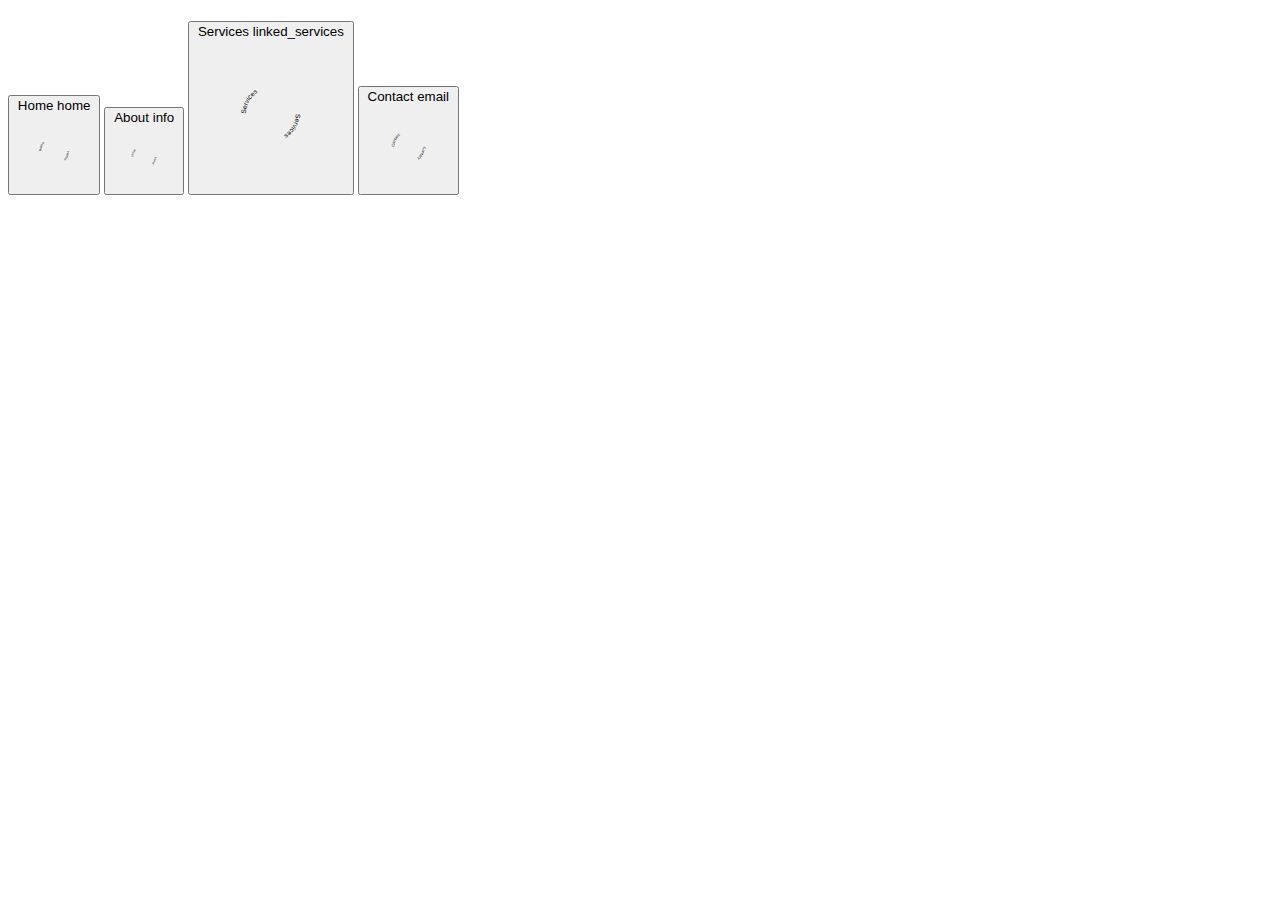
==== index.html @ 86b1f1af "initial navbar" ====
<!DOCTYPE html>
<html lang="en">
<head>
    <meta charset="UTF-8">
    <meta name="viewport" content="width=device-width, initial-scale=1.0">
    <title>Document</title>
    <link href="styles.css" rel="stylesheet">
</head>
<body>
    <header class="site-header">
        <h1 class="sr-only"></h1>

       


        <nav>
            <button type="button" title="Home">
              <span>Home</span>
              <span class="material-symbols-outlined" aria-hidden="true">home</span>
              <svg viewBox="0 0 300 300" aria-hidden="true">
                <g>
                  <text fill="currentColor">
                    <textPath xlink:href="#circlePath">Home</textPath>
                  </text>
                  <text fill="currentColor">
                    <textPath xlink:href="#circlePath" startOffset="50%">Home</textPath>
                  </text>
                </g>
              </svg>
            </button>
            <button type="button">
              <span>About</span>
              <span class="material-symbols-outlined" aria-hidden="true">info</span>
              <svg viewBox="0 0 300 300" aria-hidden="true">
                <g>
                  <text fill="currentColor">
                    <textPath xlink:href="#circlePath">About</textPath>
                  </text>
                  <text fill="currentColor">
                    <textPath xlink:href="#circlePath" startOffset="50%">About</textPath>
                  </text>
                </g>
              </svg>
            </button>
            <button type="button">
              <span>Services</span>
              <span class="material-symbols-outlined" aria-hidden="true">linked_services</span>
              <svg viewBox="0 0 300 300" aria-hidden="true">
                <g>
                  <text fill="currentColor">
                    <textPath xlink:href="#circlePath">Services</textPath>
                  </text>
                  <text fill="currentColor">
                    <textPath xlink:href="#circlePath" startOffset="50%">Services</textPath>
                  </text>
                </g>
              </svg>
            </button>
            <button type="button">
              <span>Contact</span>
              <span class="material-symbols-outlined" aria-hidden="true">email</span>
              <svg viewBox="0 0 300 300">
                <g>
                  <text fill="currentColor" aria-hidden="true">
                    <textPath xlink:href="#circlePath">Contact</textPath>
                  </text>
                  <text fill="currentColor">
                    <textPath xlink:href="#circlePath" startOffset="50%">Contact</textPath>
                  </text>
                </g>
              </svg>
            </button>
          </nav>
          
          <!-- SVG template with dynamic text -->
          <svg version="1.1" xmlns="http://www.w3.org/2000/svg" xmlns:xlink="http://www.w3.org/1999/xlink" viewBox="0 0 300 300" width="0" height="0">
            <defs>
              <path id="circlePath" d="M 150, 150 m -50, 0 a 50,50 0 0,1 100,0 a 50,50 0 0,1 -100,0" />
            </defs>
          </svg>
    </header>
</body>
</html>
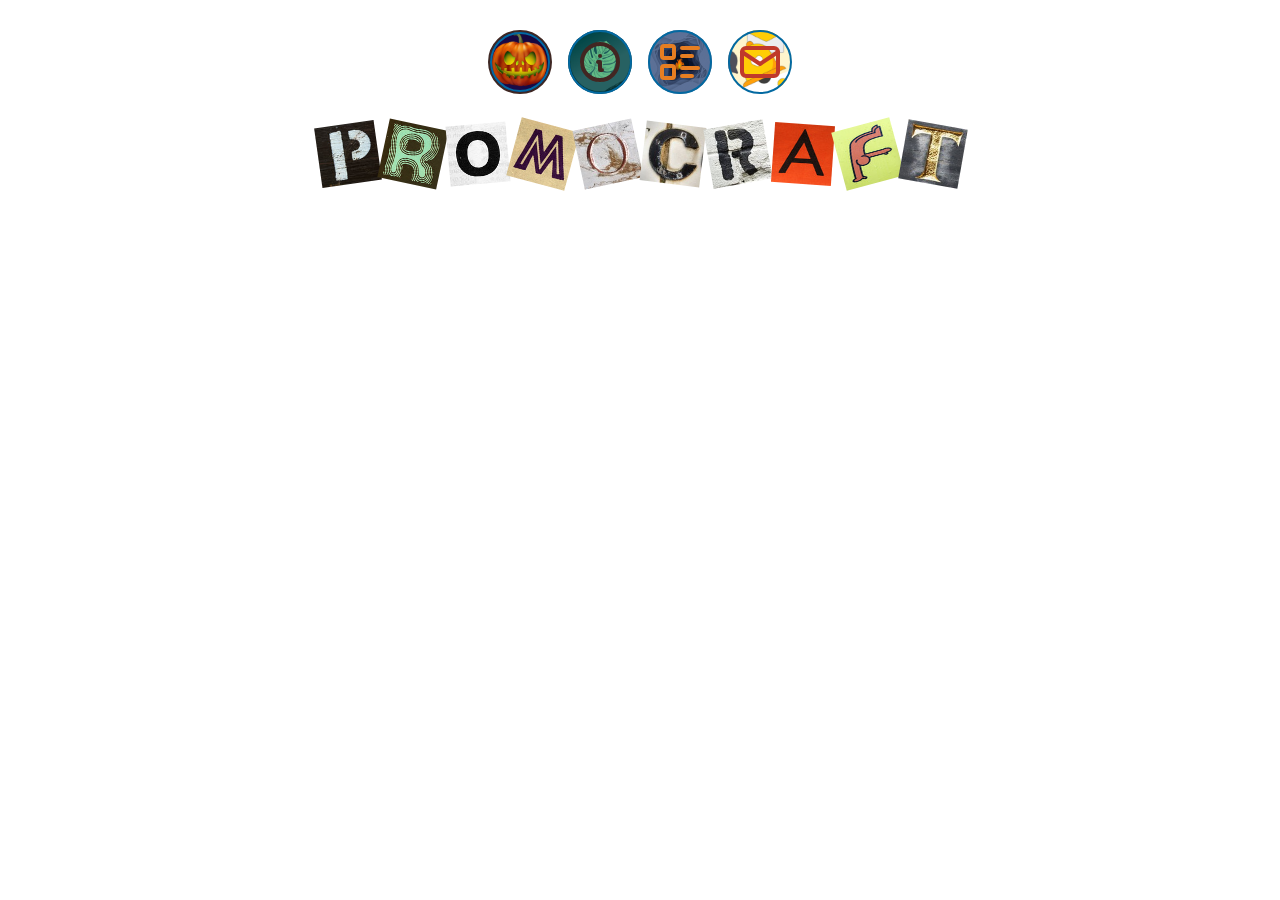
==== commit 779d4897: "updated navbar styles and icon customizations" ====
--- a/index.html
+++ b/index.html
@@ -1,83 +1,65 @@
 <!DOCTYPE html>
 <html lang="en">
 <head>
+
     <meta charset="UTF-8">
     <meta name="viewport" content="width=device-width, initial-scale=1.0">
-    <title>Document</title>
+    <title>PromoCraft</title>
     <link href="styles.css" rel="stylesheet">
 </head>
 <body>
-    <header class="site-header">
-        <h1 class="sr-only"></h1>
 
-       
+    <nav>
+        <button type="button" title="Home" class="home-btn">
+            <svg xmlns="http://www.w3.org/2000/svg" viewBox="0 0 24 24" fill="none" stroke="currentColor" stroke-width="2" stroke-linecap="round" stroke-linejoin="round">
+                <path stroke="none" d="M0 0h24v24H0z" fill="none" />
+                <path d="M5 12l-2 0l9 -9l9 9l-2 0" />
+                <path d="M5 12v7a2 2 0 0 0 2 2h10a2 2 0 0 0 2 -2v-7" />
+                <path d="M9 21v-6a2 2 0 0 1 2 -2h2a2 2 0 0 1 2 2v6" />
+            </svg>
+        </button>
+        <button type="button" title="About Us" class="about-btn">
+            <svg xmlns="http://www.w3.org/2000/svg" viewBox="0 0 24 24" fill="none" stroke="currentColor" stroke-width="2" stroke-linecap="round" stroke-linejoin="round">
+                <path stroke="none" d="M0 0h24v24H0z" fill="none" />
+                <path d="M3 12a9 9 0 1 0 18 0a9 9 0 0 0 -18 0" />
+                <path d="M12 9h.01" />
+                <path d="M11 12h1v4h1" />
+            </svg>
+        </button>
+        <button type="button" title="Services" class="services-btn">
+            <svg xmlns="http://www.w3.org/2000/svg" viewBox="0 0 24 24" fill="none" stroke="currentColor" stroke-width="2" stroke-linecap="round" stroke-linejoin="round">
+                <path stroke="none" d="M0 0h24v24H0z" fill="none" />
+                <path d="M13 5h8" />
+                <path d="M13 9h5" />
+                <path d="M13 15h8" />
+                <path d="M13 19h5" />
+                <path d="M3 4m0 1a1 1 0 0 1 1 -1h4a1 1 0 0 1 1 1v4a1 1 0 0 1 -1 1h-4a1 1 0 0 1 -1 -1z" />
+                <path d="M3 14m0 1a1 1 0 0 1 1 -1h4a1 1 0 0 1 1 1v4a1 1 0 0 1 -1 1h-4a1 1 0 0 1 -1 -1z" />
+            </svg>
+        </button>
+        <button type="button" title="Contact Us" class="contact-btn">
+            <svg xmlns="http://www.w3.org/2000/svg" viewBox="0 0 24 24" fill="none" stroke="currentColor" stroke-width="2" stroke-linecap="round" stroke-linejoin="round">
+                <path stroke="none" d="M0 0h24v24H0z" fill="none" />
+                <path d="M3 7a2 2 0 0 1 2 -2h14a2 2 0 0 1 2 2v10a2 2 0 0 1 -2 2h-14a2 2 0 0 1 -2 -2v-10z" />
+                <path d="M3 7l9 6l9 -6" />
+            </svg>
+        </button>
+    </nav> 
+
+    <div class="logo-container">
+        <img src="P.jpg" alt="Letter P" style="width: 60px; height: 60px; transform: rotate(-8deg);">
+        <img src="R(2).jpg" alt="Letter R" style="width: 60px; height: 60px; transform: rotate(12deg);">
+        <img src="O(2).jpg" alt="Letter O" style="width: 60px; height: 60px; transform: rotate(-5deg);">
+        <img src="M.jpg" alt="Letter M" style="width: 60px; height: 60px; transform: rotate(15deg);">
+        <img src="O(1).jpg" alt="Letter O" style="width: 60px; height: 60px; transform: rotate(-12deg);">
+        <img src="C.jpg" alt="Letter C" style="width: 60px; height: 60px; transform: rotate(7deg);">
+        <img src="R.jpg" alt="Letter R" style="width: 60px; height: 60px; transform: rotate(-10deg);">
+        <img src="A.jpg" alt="Letter A" style="width: 60px; height: 60px; transform: rotate(4deg);">
+        <img src="F.jpg" alt="Letter F" style="width: 60px; height: 60px; transform: rotate(-15deg);">
+        <img src="T.jpg" alt="Letter T" style="width: 60px; height: 60px; transform: rotate(10deg);">
+    </div>
 
 
-        <nav>
-            <button type="button" title="Home">
-              <span>Home</span>
-              <span class="material-symbols-outlined" aria-hidden="true">home</span>
-              <svg viewBox="0 0 300 300" aria-hidden="true">
-                <g>
-                  <text fill="currentColor">
-                    <textPath xlink:href="#circlePath">Home</textPath>
-                  </text>
-                  <text fill="currentColor">
-                    <textPath xlink:href="#circlePath" startOffset="50%">Home</textPath>
-                  </text>
-                </g>
-              </svg>
-            </button>
-            <button type="button">
-              <span>About</span>
-              <span class="material-symbols-outlined" aria-hidden="true">info</span>
-              <svg viewBox="0 0 300 300" aria-hidden="true">
-                <g>
-                  <text fill="currentColor">
-                    <textPath xlink:href="#circlePath">About</textPath>
-                  </text>
-                  <text fill="currentColor">
-                    <textPath xlink:href="#circlePath" startOffset="50%">About</textPath>
-                  </text>
-                </g>
-              </svg>
-            </button>
-            <button type="button">
-              <span>Services</span>
-              <span class="material-symbols-outlined" aria-hidden="true">linked_services</span>
-              <svg viewBox="0 0 300 300" aria-hidden="true">
-                <g>
-                  <text fill="currentColor">
-                    <textPath xlink:href="#circlePath">Services</textPath>
-                  </text>
-                  <text fill="currentColor">
-                    <textPath xlink:href="#circlePath" startOffset="50%">Services</textPath>
-                  </text>
-                </g>
-              </svg>
-            </button>
-            <button type="button">
-              <span>Contact</span>
-              <span class="material-symbols-outlined" aria-hidden="true">email</span>
-              <svg viewBox="0 0 300 300">
-                <g>
-                  <text fill="currentColor" aria-hidden="true">
-                    <textPath xlink:href="#circlePath">Contact</textPath>
-                  </text>
-                  <text fill="currentColor">
-                    <textPath xlink:href="#circlePath" startOffset="50%">Contact</textPath>
-                  </text>
-                </g>
-              </svg>
-            </button>
-          </nav>
-          
-          <!-- SVG template with dynamic text -->
-          <svg version="1.1" xmlns="http://www.w3.org/2000/svg" xmlns:xlink="http://www.w3.org/1999/xlink" viewBox="0 0 300 300" width="0" height="0">
-            <defs>
-              <path id="circlePath" d="M 150, 150 m -50, 0 a 50,50 0 0,1 100,0 a 50,50 0 0,1 -100,0" />
-            </defs>
-          </svg>
-    </header>
+    
 </body>
-</html>
+</html>--- a/styles.css
+++ b/styles.css
@@ -0,0 +1,169 @@
+
+.logo-container {
+    display: flex;
+    justify-content: center;
+    align-items: center;
+    gap: 5px;
+    flex-wrap: wrap;
+    padding: 20px;
+}
+
+*, ::before, ::after {
+    margin: 0;
+    padding: 0;
+    box-sizing: border-box;
+}
+
+button,
+[type="button"],
+[type="reset"],
+[type="submit"] {
+    appearance: none;
+    background-color: transparent;
+    border: none;
+    padding: 0;
+    margin: 0;
+    text-align: inherit;
+    font: inherit;
+    color: inherit;
+    line-height: inherit;
+    cursor: pointer;
+}
+
+nav {
+    display: flex;
+    gap: 1rem;
+    align-items: center;
+    justify-content: center; 
+    padding: 10px;
+    background-color: transparent;
+    flex-wrap: wrap;
+    margin-top: 20px; 
+}
+
+nav > button {
+    position: relative;
+    cursor: pointer;
+    aspect-ratio: 1 / 1;
+    display: grid;
+    place-content: center;
+    width: 4rem;
+    height: 4rem;
+    padding: 0.25rem;
+    border-radius: 9999px;
+    border: 2px solid rgb(3, 105, 161);
+    background-repeat: no-repeat;
+    transition: background-size 0.3s ease; /* Smooth transition */
+}
+
+nav > button::before {
+    content: '';
+    position: absolute;
+    inset: 0;
+    border: 2px solid rgb(3, 105, 161);
+    border-radius: 9999px;
+    transition: all 0.3s;
+    z-index: 10;
+}
+
+nav > button:hover::before {
+    inset: 35% -0.5rem 35% -0.5rem;
+    background-color: rgb(202, 229, 244);
+}
+
+nav > button::after {
+    content: attr(title);
+    position: absolute;
+    inset: 0;
+    transition: opacity 0.3s 150ms, translate 0.3s 150ms;
+    z-index: 10;
+    display: grid;
+    place-content: center;
+    text-wrap: nowrap; 
+    font-size: 0.9rem;
+    opacity: 0;
+    translate: 0 10px;
+    color: inherit;
+
+
+
+
+
+}
+
+nav > button:hover::after {
+    opacity: 1;
+    translate: 0;
+    font-size: 1.1rem;
+    color: rgb(253, 77, 38);
+
+
+
+    
+}
+
+nav > .home-btn > svg {
+    width: 3rem;
+    border-radius: 1px;
+    color: transparent; /* Change to the desired color for the home icon */
+}
+
+nav > .about-btn > svg {
+    width: 3rem;
+    color: #422622; /* Change to the desired color for the about icon */
+}
+
+nav > .services-btn > svg {
+    width: 3rem;
+    color: #e67e22; /* Change to the desired color for the services icon */
+}
+
+nav > .contact-btn > svg {
+    width: 3rem;
+    color: #c0392b; /* Change to the desired color for the contact icon */
+}
+
+nav > .home-btn {
+    background-image: url('pumkin.png');
+    background-position: center;
+    background-size: cover;
+    border: 2px solid #3E2723;
+}
+
+nav > .about-btn {
+    background-image: url('leaf.png');
+    background-position: center;
+    background-size: cover;
+}
+
+nav > .services-btn {
+    background-image: url('fire.png');
+    background-position: center;
+    background-size: cover;
+}
+
+nav > .contact-btn {
+    background-image: url('bell.png');
+    background-position: center;
+    background-size: cover;
+}
+
+nav > button:hover {
+    background-size: 110%;
+}
+
+nav > .home-btn:hover {
+    background-color: #2980b9;
+}
+
+nav > .about-btn:hover {
+    background-color: #27ae60;
+}
+
+nav > .services-btn:hover {
+    background-color: #e67e22;
+}
+
+nav > .contact-btn:hover {
+    background-color: #c0392b;
+}
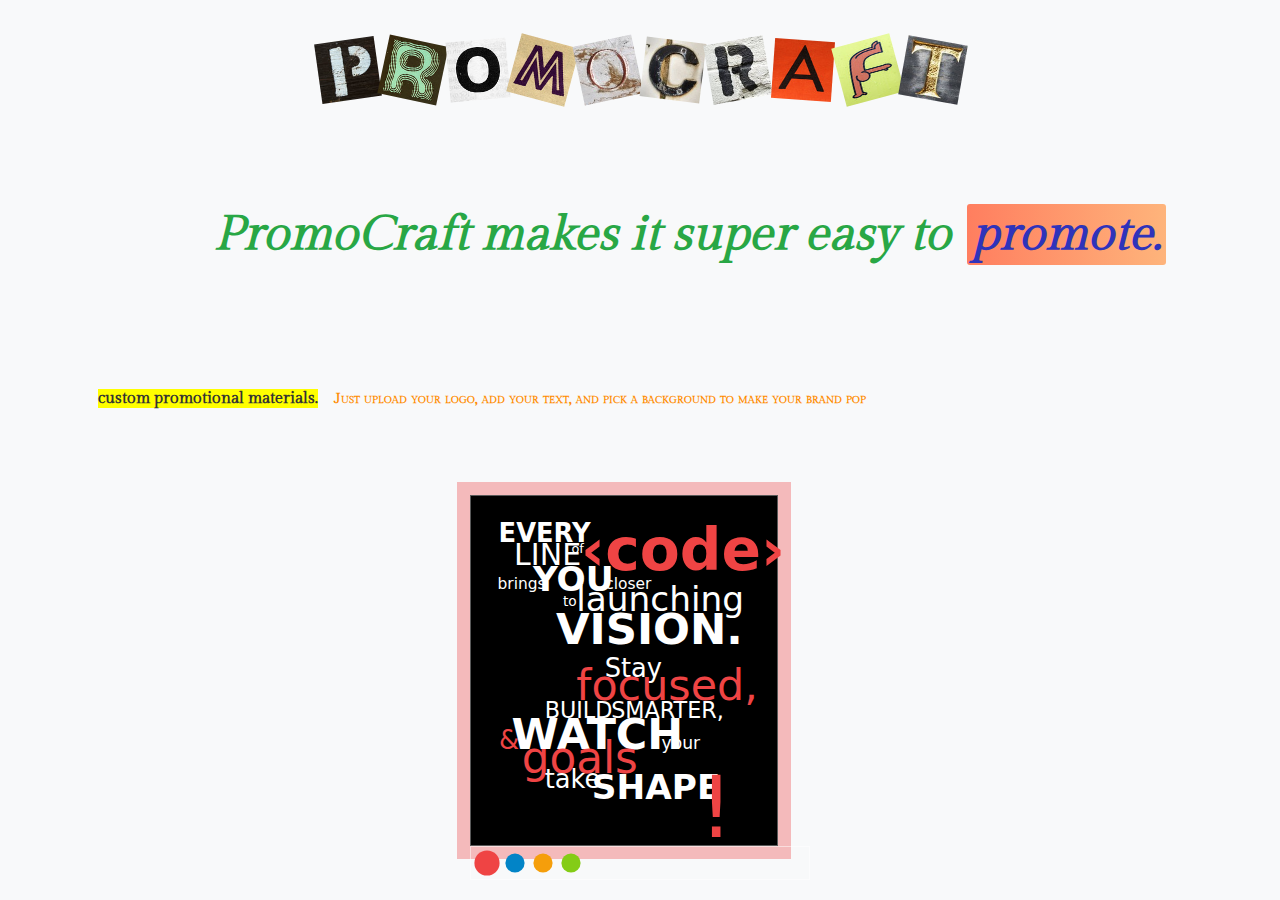
==== commit b72db281: "this commit adds a responsive animation. remove the unnecessary styles and adjust the font size." ====
--- a/index.html
+++ b/index.html
@@ -6,10 +6,170 @@
     <meta name="viewport" content="width=device-width, initial-scale=1.0">
     <title>PromoCraft</title>
     <link href="styles.css" rel="stylesheet">
+    <link href="https://fonts.googleapis.com/css2?family=Gilda+Display:wght@400&display=swap" rel="stylesheet">
+    
+    <style>
+        /* General Body Styles */
+body {
+    
+    background-color: #f8f9fa;
+}
+
+/* Main Heading Styles */
+.main-heading {
+    
+    
+    margin-top: 20px;
+    margin-bottom: 20px;
+
+  
+        font-family: 'Gilda Display', serif;
+        font-size: 96px;
+        font-weight: 400;
+        line-height: 1.1;
+       
+    }
+
+    .promo-indent {
+        display: inline-block;
+        padding-left: 100px; /* Adds indentation to the start of the line */
+    }
+    
+    .first-word {
+        color: #E8927C;  /* Coral/salmon color */
+    }
+
+
+/* For Italic and Bold Text */
+.italic-text {
+    font-style: italic;
+   font-size: 4rem;
+    color: #28a745; /* Green color */
+
+    font-style: italic;
+            font-family: 'Gilda Display', serif;
+}
+
+/* For Uppercase Text */
+.uppercase-text {
+    font-style: italic; 
+    color: #2f33ba; /* Coral color */
+    font-size: 4rem; /* Slightly smaller */
+    font-family: 'Gilda Display', serif;
+}
+
+/* For Highlighted Text */
+.highlight-text {
+    background-color: yellow;
+    color: #333;
+    font-size: 1.1rem; /* Slightly smaller */
+}
+
+/* For Small Caps Text */
+.small-caps-text {
+    font-variant: small-caps;
+    color: #ff8c00; /* Orange color */
+    font-size: 1rem; /* Small size */
+}
+
+/* Styling Paragraph */
+p {
+    margin-top: 20px;
+    font-size: 1.1rem;
+    color: #555;
+    line-height: 1.6;
+}
+
+
+/*Responsive. Modify delete later. */
+
+
+/* Responsive Container */
+.container {
+    width: 90%; /* Use percentage for flexible width */
+    max-width: 1200px; /* Set a maximum width for larger screens */
+    margin: 0 auto; /* Center the container */
+    padding: 20px; /* Add padding for spacing */
+    box-sizing: border-box; /* Include padding in the width calculation */
+}
+
+/* Responsive Main Heading */
+.main-heading {
+    font-size: 4rem; /* Default font size */
+    line-height: 1.2; /* Adjust line height for better readability */
+}
+
+/* Responsive Italic Text */
+.italic-text {
+    font-size: 3rem; /* Default font size */
+}
+
+/* Responsive Uppercase Text */
+.uppercase-text {
+    font-size: 3rem; /* Default font size */
+}
+
+/* Responsive Highlighted Text */
+.highlight-text {
+    font-size: 1rem; /* Default font size */
+}
+
+/* Responsive Small Caps Text */
+.small-caps-text {
+    font-size: 0.9rem; /* Default font size */
+}
+
+/* Media Queries for Smaller Screens */
+@media (max-width: 768px) {
+    .main-heading {
+        font-size: 3rem; /* Smaller font size for tablets */
+    }
+
+    .italic-text,
+    .uppercase-text {
+        font-size: 2rem; /* Smaller font size for tablets */
+    }
+
+    .highlight-text {
+        font-size: 0.9rem; /* Smaller font size for tablets */
+    }
+
+    .small-caps-text {
+        font-size: 0.8rem; /* Smaller font size for tablets */
+    }
+}
+
+@media (max-width: 480px) {
+    .main-heading {
+        font-size: 2rem; /* Smaller font size for mobile */
+    }
+
+    .italic-text,
+    .uppercase-text {
+        font-size: 1.5rem; /* Smaller font size for mobile */
+    }
+
+    .highlight-text {
+        font-size: 0.8rem; /* Smaller font size for mobile */
+    }
+
+    .small-caps-text {
+        font-size: 0.7rem; /* Smaller font size for mobile */
+    }
+
+    .promo-indent {
+        padding-left: 20px; /* Reduce indentation for mobile */
+    }
+}
+
+/*Responsive. Modify delete later. */
+
+
+    </style>
 </head>
 <body>
 
-    <nav>
+    <!-- <nav>
         <button type="button" title="Home" class="home-btn">
             <svg xmlns="http://www.w3.org/2000/svg" viewBox="0 0 24 24" fill="none" stroke="currentColor" stroke-width="2" stroke-linecap="round" stroke-linejoin="round">
                 <path stroke="none" d="M0 0h24v24H0z" fill="none" />
@@ -44,7 +204,7 @@
                 <path d="M3 7l9 6l9 -6" />
             </svg>
         </button>
-    </nav> 
+    </nav>  -->
 
     <div class="logo-container">
         <img src="P.jpg" alt="Letter P" style="width: 60px; height: 60px; transform: rotate(-8deg);">
@@ -61,5 +221,66 @@
 
 
     
+
+    
+
+    <div class="container">
+        <h1 class="main-heading">
+            <!-- <span class="first-word">Welcome to PromoCraft</span>
+            <br> -->
+            <div class="animated-text">
+            <span class="italic-text promo-indent"><b>PromoCraft<b> makes it super easy to </span>
+            
+        
+            
+                <span class="changing-text uppercase-text highlight-bg-text" id="changingText">promote.</span> 
+            </div>
+                <br/>
+            <span class="highlight-text">custom promotional materials.</span>
+            <span class="small-caps-text">Just upload your logo, add your text, and pick a background to make your brand pop </span>
+        </h1>
+        
+    </div>
+
+
+   
+    <div class="wall-of-text">
+        <svg viewBox="0 0 500 572" xmlns="http://www.w3.org/2000/svg" preserveAspectRatio="xMidYMid meet">
+            <text id="word-1">Every</text>
+            <text id="word-2">line</text>
+            <text id="word-3">of</text>
+            <text id="word-4">‹code›</text>
+            <text id="word-5">brings</text>
+            <text id="word-6">you</text>
+            <text id="word-7">closer</text>
+            <text id="word-8">to</text>
+            <text id="word-9">launching</text>
+            <text id="word-10"></text>
+            <text id="word-11">vision.</text>
+            <text id="word-12">Stay</text>
+            <text id="word-13">focused,</text>
+            <text id="word-14">build</text>
+            <text id="word-15">smarter,</text>
+            <text id="word-16">&</text>
+            <text id="word-17">watch</text>
+            <text id="word-18">your</text>
+            <text id="word-19">goals</text>
+            <text id="word-20">take</text>
+            <text id="word-21">shape</text>
+            <text id="word-22">!</text>
+        </svg>
+    </div>
+    <div class="controls">
+        <input type="radio" name="scheme" checked>
+        <input type="radio" name="scheme">
+        <input type="radio" name="scheme">
+        <input type="radio" name="scheme">
+    </div>
+
+    
+
+
+    
+    <script src="script.js"></script>
 </body>
 </html>--- a/styles.css
+++ b/styles.css
@@ -167,3 +167,144 @@
 nav > .contact-btn:hover {
     background-color: #c0392b;
 }
+
+
+
+
+
+
+
+
+* {
+    box-sizing: border-box;
+}
+:root {
+    --clr-txt: white;
+    --clr-radio-1: rgb(239, 68, 68);
+    --clr-radio-2: rgb(2, 132, 199);
+    --clr-radio-3: rgb(245, 158, 11);
+    --clr-radio-4: rgb(132, 204, 22);
+    --clr-cta: var(--clr-radio-1);
+}
+body {
+    background-color: black;
+    min-height: 100vh;
+    min-height: 100svh;
+    margin: 0;
+    padding: 1rem;
+    display: flex;
+    align-items: center;
+    justify-content: center;
+    flex-direction: column;
+    gap: 2rem;
+    font-size: 1rem;
+    font-family: system-ui;
+    color: var(--clr-txt);
+}
+body:has(input[type=radio]:nth-child(1):checked),
+.controls > input:nth-child(1) {
+    --clr-cta: var(--clr-radio-1);
+}
+body:has(input[type=radio]:nth-child(2):checked),
+.controls > input:nth-child(2) {
+    --clr-cta: var(--clr-radio-2);
+}
+body:has(input[type=radio]:nth-child(3):checked),
+.controls > input:nth-child(3) {
+    --clr-cta: var(--clr-radio-3);
+}
+body:has(input[type=radio]:nth-child(4):checked),
+.controls > input:nth-child(4) {
+    --clr-cta: var(--clr-radio-4);
+}
+.controls {
+    border: 1px solid rgba(255, 255, 255, 0.5);
+    padding: 0.25rem;
+    display: flex;
+    gap: 0.25rem;
+}
+.controls > input {
+    --_size: 1.5rem;
+    margin: 0;
+    padding: 0;
+    appearance: none;
+    border: none;
+    outline: none;
+    border-radius: 50%;
+    width: var(--_size);
+    height: var(--_size);
+    background-color: var(--clr-cta);
+    scale: 0.8;
+    transition: scale 300ms ease-in-out;
+    cursor: pointer;
+}
+.controls > input:focus-visible,
+.controls > input:hover {
+    scale: 1;
+}
+.controls > input:checked {
+    scale: 1.05;
+}
+.wall-of-text {
+    position: relative;
+    border: 1px solid rgba(255, 255, 255, 0.35);
+    width: min(calc(100% - 2rem), 600px);
+    padding: clamp(0.75rem, 1.5vw, 2rem);
+    background-color: black;
+}
+.wall-of-text::before {
+    content: '';
+    position: absolute;
+    inset: -14px;
+    background-color: var(--clr-cta);
+    z-index: -1;
+    opacity: 0.35;
+    transition: background-color 300ms ease-in-out;
+}
+svg {
+    width: 100%;
+    height: auto;
+    overflow: visible;
+}
+svg > text {
+    fill: var(--c, var(--clr-txt));
+    transform: translate(var(--x, -50%), var(--y, -50%));
+    font-size: var(--f-s, 2rem);
+    font-weight: var(--f-w, 400);
+    text-transform: var(--t);
+    transition: fill 300ms ease-in-out;
+}
+#word-1 { --x: 16px; --y: 50px; --f-w: 600; --f-s: 3rem; --t: uppercase; }
+#word-2 { --x: 45px; --y: 93px; --f-s: 3.5rem; --f-w: 300; --t: uppercase; }
+#word-3 { --x: 152px; --y: 70px; --f-s: 1.5rem; --f-w: 300; }
+#word-4 { --x: 170px; --y: 102px; --f-s: 6.8rem; --f-w: 600; --c: var(--clr-cta); }
+#word-5 { --x: 14px; --y: 138px; --f-s: 1.8rem; --f-w: 300; }
+#word-6 { --x: 80px; --y: 142px; --f-s: 4rem; --f-w: 600; --t: uppercase; }
+#word-7 { --x: 215px; --y: 138px; --f-s: 1.8rem; --f-w: 300; }
+#word-8 { --x: 136px; --y: 170px; --f-s: 1.6rem; --f-w: 300; }
+#word-9 { --x: 161px; --y: 180px; --f-s: 4rem; --f-w: 300; }
+#word-10 { --x: 107px; --y: 194px; --f-s: 1.8rem; --f-w: 300; --c: var(--clr-cta); transform: rotate(70deg) translate(var(--x), var(--y)); }
+#word-11 { --x: 123px; --y: 240px; --f-s: 5.065rem; --f-w: 600; --t: uppercase; }
+#word-12 { --x: 214px; --y: 302px; --f-s: 3rem; --f-w: 300; }
+#word-13 { --x: 161px; --y: 346px; --f-s: 5rem; --c: var(--clr-cta); }
+#word-14 { --x: 102px; --y: 378px; --f-s: 2.6rem; --f-w: 300; --t: uppercase; }
+#word-15 { --x: 226px; --y: 378px; --f-s: 2.6rem; --f-w: 300; --t: uppercase; }
+#word-16 { --x: 17px; --y: 437px; --f-s: 3rem; --c: var(--clr-cta); }
+#word-17 { --x: 40px; --y: 437px; --f-s: 5rem; --f-w: 600; --t: uppercase; }
+#word-18 { --x: 320px; --y: 437px; --f-s: 2rem; }
+#word-19 { --x: 59px; --y: 482px; --f-s: 5.1rem; --f-w: 400; --c: var(--clr-cta); }
+#word-20 { --x: 102px; --y: 510px; --f-s: 3rem; --f-w: 300; }
+#word-21 { --x: 190px; --y: 530px; --f-s: 4rem; --f-w: 600; --t: uppercase; }
+#word-22 { --x: 390px; --y: 601px; --f-s: 10rem; --c: var(--clr-cta); }
+
+
+.highlight-bg-text {
+    background: linear-gradient(90deg, #ff7e5f, #feb47b); /* Gradient background */
+    color: white; /* Change text color for better contrast */
+    padding: 2px 5px;
+    border-radius: 3px;
+}
+
+.animated-text {
+    text-align: center;
+}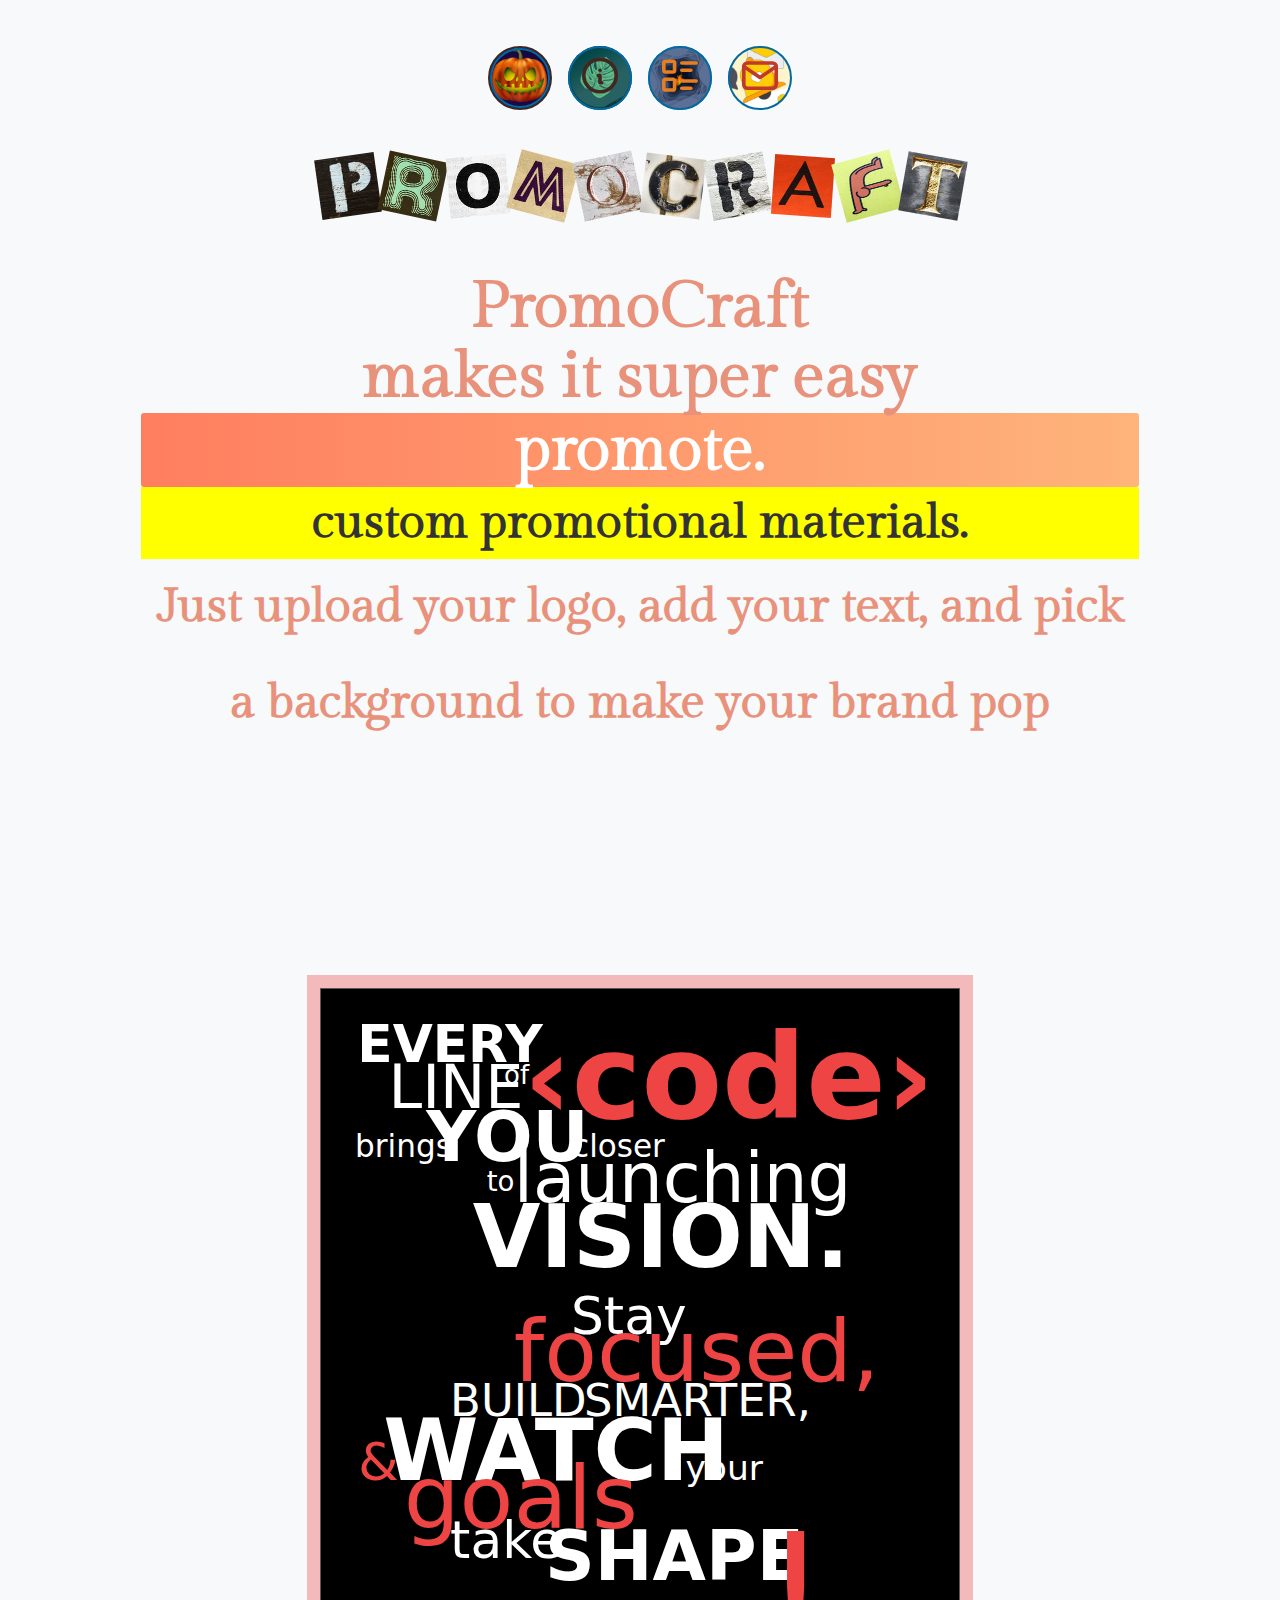
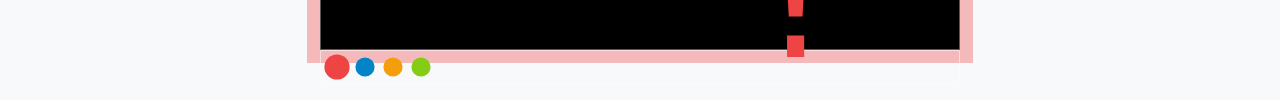
==== commit 0b2d7e02: "updating animation text in the site" ====
--- a/index.html
+++ b/index.html
@@ -30,146 +30,69 @@
        
     }
 
-    .promo-indent {
-        display: inline-block;
-        padding-left: 100px; /* Adds indentation to the start of the line */
-    }
+    
     
     .first-word {
-        color: #E8927C;  /* Coral/salmon color */
-    }
-
-
-/* For Italic and Bold Text */
-.italic-text {
-    font-style: italic;
-   font-size: 4rem;
-    color: #28a745; /* Green color */
-
-    font-style: italic;
-            font-family: 'Gilda Display', serif;
-}
-
-/* For Uppercase Text */
-.uppercase-text {
-    font-style: italic; 
-    color: #2f33ba; /* Coral color */
-    font-size: 4rem; /* Slightly smaller */
-    font-family: 'Gilda Display', serif;
+        color: #E8927C;
+        font-size: 4rem;  /* Coral/salmon color */
+        text-align: center;
+       display: block;
+    }
+
+    .first1-word {
+        line-height: 2;
+        color: #E8927C;
+        font-size: 3rem;  /* Coral/salmon color */
+        text-align: center;
+       display: block;
+    }
+
+    .highlight-bg-text {
+        background: linear-gradient(90deg, #ff7e5f, #feb47b); /* Gradient background */
+        color: white; /* Change text color for better contrast */
+        padding: 2px 5px;
+        border-radius: 3px;
+        text-align: center;
+        
+    }
+    
+    .animated-text {
+        text-align: center;
+    }
+
+
+.highlight-bg-text {
+    background: linear-gradient(90deg, #ff7e5f, #feb47b); /* Gradient background */
+    color: white; /* Change text color for better contrast */
+    padding: 2px 5px;
+    border-radius: 3px;
+    font-size: 4rem;
+    text-align: center;
+    display: block; 
+}
+
+.animated-text {
+    text-align: center;
 }
 
 /* For Highlighted Text */
 .highlight-text {
+    line-height: 1.5;
     background-color: yellow;
     color: #333;
-    font-size: 1.1rem; /* Slightly smaller */
-}
-
-/* For Small Caps Text */
-.small-caps-text {
-    font-variant: small-caps;
-    color: #ff8c00; /* Orange color */
-    font-size: 1rem; /* Small size */
-}
-
-/* Styling Paragraph */
-p {
-    margin-top: 20px;
-    font-size: 1.1rem;
-    color: #555;
-    line-height: 1.6;
-}
-
-
-/*Responsive. Modify delete later. */
-
-
-/* Responsive Container */
-.container {
-    width: 90%; /* Use percentage for flexible width */
-    max-width: 1200px; /* Set a maximum width for larger screens */
-    margin: 0 auto; /* Center the container */
-    padding: 20px; /* Add padding for spacing */
-    box-sizing: border-box; /* Include padding in the width calculation */
-}
-
-/* Responsive Main Heading */
-.main-heading {
-    font-size: 4rem; /* Default font size */
-    line-height: 1.2; /* Adjust line height for better readability */
-}
-
-/* Responsive Italic Text */
-.italic-text {
-    font-size: 3rem; /* Default font size */
-}
-
-/* Responsive Uppercase Text */
-.uppercase-text {
-    font-size: 3rem; /* Default font size */
-}
-
-/* Responsive Highlighted Text */
-.highlight-text {
-    font-size: 1rem; /* Default font size */
-}
-
-/* Responsive Small Caps Text */
-.small-caps-text {
-    font-size: 0.9rem; /* Default font size */
-}
-
-/* Media Queries for Smaller Screens */
-@media (max-width: 768px) {
-    .main-heading {
-        font-size: 3rem; /* Smaller font size for tablets */
-    }
-
-    .italic-text,
-    .uppercase-text {
-        font-size: 2rem; /* Smaller font size for tablets */
-    }
-
-    .highlight-text {
-        font-size: 0.9rem; /* Smaller font size for tablets */
-    }
-
-    .small-caps-text {
-        font-size: 0.8rem; /* Smaller font size for tablets */
-    }
-}
-
-@media (max-width: 480px) {
-    .main-heading {
-        font-size: 2rem; /* Smaller font size for mobile */
-    }
-
-    .italic-text,
-    .uppercase-text {
-        font-size: 1.5rem; /* Smaller font size for mobile */
-    }
-
-    .highlight-text {
-        font-size: 0.8rem; /* Smaller font size for mobile */
-    }
-
-    .small-caps-text {
-        font-size: 0.7rem; /* Smaller font size for mobile */
-    }
-
-    .promo-indent {
-        padding-left: 20px; /* Reduce indentation for mobile */
-    }
-}
-
-/*Responsive. Modify delete later. */
+    font-size: 3rem; /* Slightly smaller */
+    text-align: center;
+       display: block;
+}
+
+
 
 
     </style>
 </head>
 <body>
 
-    <!-- <nav>
+    <nav>
         <button type="button" title="Home" class="home-btn">
             <svg xmlns="http://www.w3.org/2000/svg" viewBox="0 0 24 24" fill="none" stroke="currentColor" stroke-width="2" stroke-linecap="round" stroke-linejoin="round">
                 <path stroke="none" d="M0 0h24v24H0z" fill="none" />
@@ -204,7 +127,7 @@
                 <path d="M3 7l9 6l9 -6" />
             </svg>
         </button>
-    </nav>  -->
+    </nav> 
 
     <div class="logo-container">
         <img src="P.jpg" alt="Letter P" style="width: 60px; height: 60px; transform: rotate(-8deg);">
@@ -226,22 +149,15 @@
 
     <div class="container">
         <h1 class="main-heading">
-            <!-- <span class="first-word">Welcome to PromoCraft</span>
-            <br> -->
-            <div class="animated-text">
-            <span class="italic-text promo-indent"><b>PromoCraft<b> makes it super easy to </span>
             
-        
-            
+            <span class="first-word"><b>PromoCraft<b><br> makes it super easy</span>
                 <span class="changing-text uppercase-text highlight-bg-text" id="changingText">promote.</span> 
-            </div>
-                <br/>
+
             <span class="highlight-text">custom promotional materials.</span>
-            <span class="small-caps-text">Just upload your logo, add your text, and pick a background to make your brand pop </span>
+            <span class="first1-word">Just upload your logo, add your text, and pick a background to make your brand pop </span>
         </h1>
         
     </div>
-
 
    
     <div class="wall-of-text">
@@ -280,7 +196,7 @@
     
 
 
-    
-    <script src="script.js"></script>
+    <script src="script.js"></script> 
+    
 </body>
 </html>--- a/styles.css
+++ b/styles.css
@@ -245,13 +245,43 @@
 .controls > input:checked {
     scale: 1.05;
 }
+
+
+
+
+
+
+
+
+/* 
 .wall-of-text {
     position: relative;
     border: 1px solid rgba(255, 255, 255, 0.35);
-    width: min(calc(100% - 2rem), 600px);
+    width: min(100vw, 400px); 
+    height: 400px;
     padding: clamp(0.75rem, 1.5vw, 2rem);
     background-color: black;
-}
+    margin: 0rem auto;
+    display: flex;
+    justify-content: center;
+    align-items: center;
+   
+} */
+
+
+ 
+.wall-of-text {
+     position: relative;
+    border: 1px solid rgba(255, 255, 255, 0.35);
+    width: min(50vw, 690px);
+    padding: clamp(0.75rem, 1.5vw, 2rem);
+    background-color: black; 
+    
+} 
+
+
+
+
 .wall-of-text::before {
     content: '';
     position: absolute;
@@ -262,10 +292,59 @@
     transition: background-color 300ms ease-in-out;
 }
 svg {
-    width: 100%;
-    height: auto;
+    width: 90%;
+
+    height: 90%;
     overflow: visible;
-}
+
+} 
+
+
+
+
+/* Responsive text scaling */
+@media (max-width: 768px) {
+    .wall-of-text {
+        width: 90vw;
+        height: 350px;
+        transform: scale(0.7);
+    }
+    
+    svg > text {
+        font-size: calc(var(--f-s) * 0.8); /* Reduce font size on mobile */
+    }
+}
+
+@media (max-width: 480px) {
+    .wall-of-text {
+        height: 300px;
+        transform: scale(0.6);
+    }
+    
+    svg > text {
+        font-size: calc(var(--f-s) * 0.7);
+    }
+}
+
+/* Navigation styles update */
+nav > button {
+    transition: transform 0.3s ease, background-size 0.3s ease;
+}
+
+nav > button:hover {
+    transform: scale(1.1);
+}
+
+/* Add active state for navigation */
+nav > button.active {
+    background-color: rgba(3, 105, 161, 0.2);
+    transform: scale(0.95);
+}
+
+
+
+
+
 svg > text {
     fill: var(--c, var(--clr-txt));
     transform: translate(var(--x, -50%), var(--y, -50%));
@@ -274,7 +353,41 @@
     text-transform: var(--t);
     transition: fill 300ms ease-in-out;
 }
-#word-1 { --x: 16px; --y: 50px; --f-w: 600; --f-s: 3rem; --t: uppercase; }
+ 
+
+body {
+    min-height: 80vh;
+    display: flex;
+    flex-direction: column;
+    justify-content: flex-start;
+    gap: 1rem; 
+    padding: 1rem;
+    margin: 0;
+    background-color: black;
+}
+
+
+ 
+
+
+
+
+
+.container {
+    width: 80%;  /* Ensures it fits the width of the screen */
+    max-width: 80%;
+    height: 80vh;  /* Height relative to the viewport height */
+    overflow: hidden;  /* Prevent overflow */
+}
+
+
+
+
+
+ 
+
+
+ #word-1 { --x: 16px; --y: 50px; --f-w: 600; --f-s: 3rem; --t: uppercase; }
 #word-2 { --x: 45px; --y: 93px; --f-s: 3.5rem; --f-w: 300; --t: uppercase; }
 #word-3 { --x: 152px; --y: 70px; --f-s: 1.5rem; --f-w: 300; }
 #word-4 { --x: 170px; --y: 102px; --f-s: 6.8rem; --f-w: 600; --c: var(--clr-cta); }
@@ -295,16 +408,4 @@
 #word-19 { --x: 59px; --y: 482px; --f-s: 5.1rem; --f-w: 400; --c: var(--clr-cta); }
 #word-20 { --x: 102px; --y: 510px; --f-s: 3rem; --f-w: 300; }
 #word-21 { --x: 190px; --y: 530px; --f-s: 4rem; --f-w: 600; --t: uppercase; }
-#word-22 { --x: 390px; --y: 601px; --f-s: 10rem; --c: var(--clr-cta); }
-
-
-.highlight-bg-text {
-    background: linear-gradient(90deg, #ff7e5f, #feb47b); /* Gradient background */
-    color: white; /* Change text color for better contrast */
-    padding: 2px 5px;
-    border-radius: 3px;
-}
-
-.animated-text {
-    text-align: center;
-}+#word-22 { --x: 390px; --y: 601px; --f-s: 10rem; --c: var(--clr-cta); }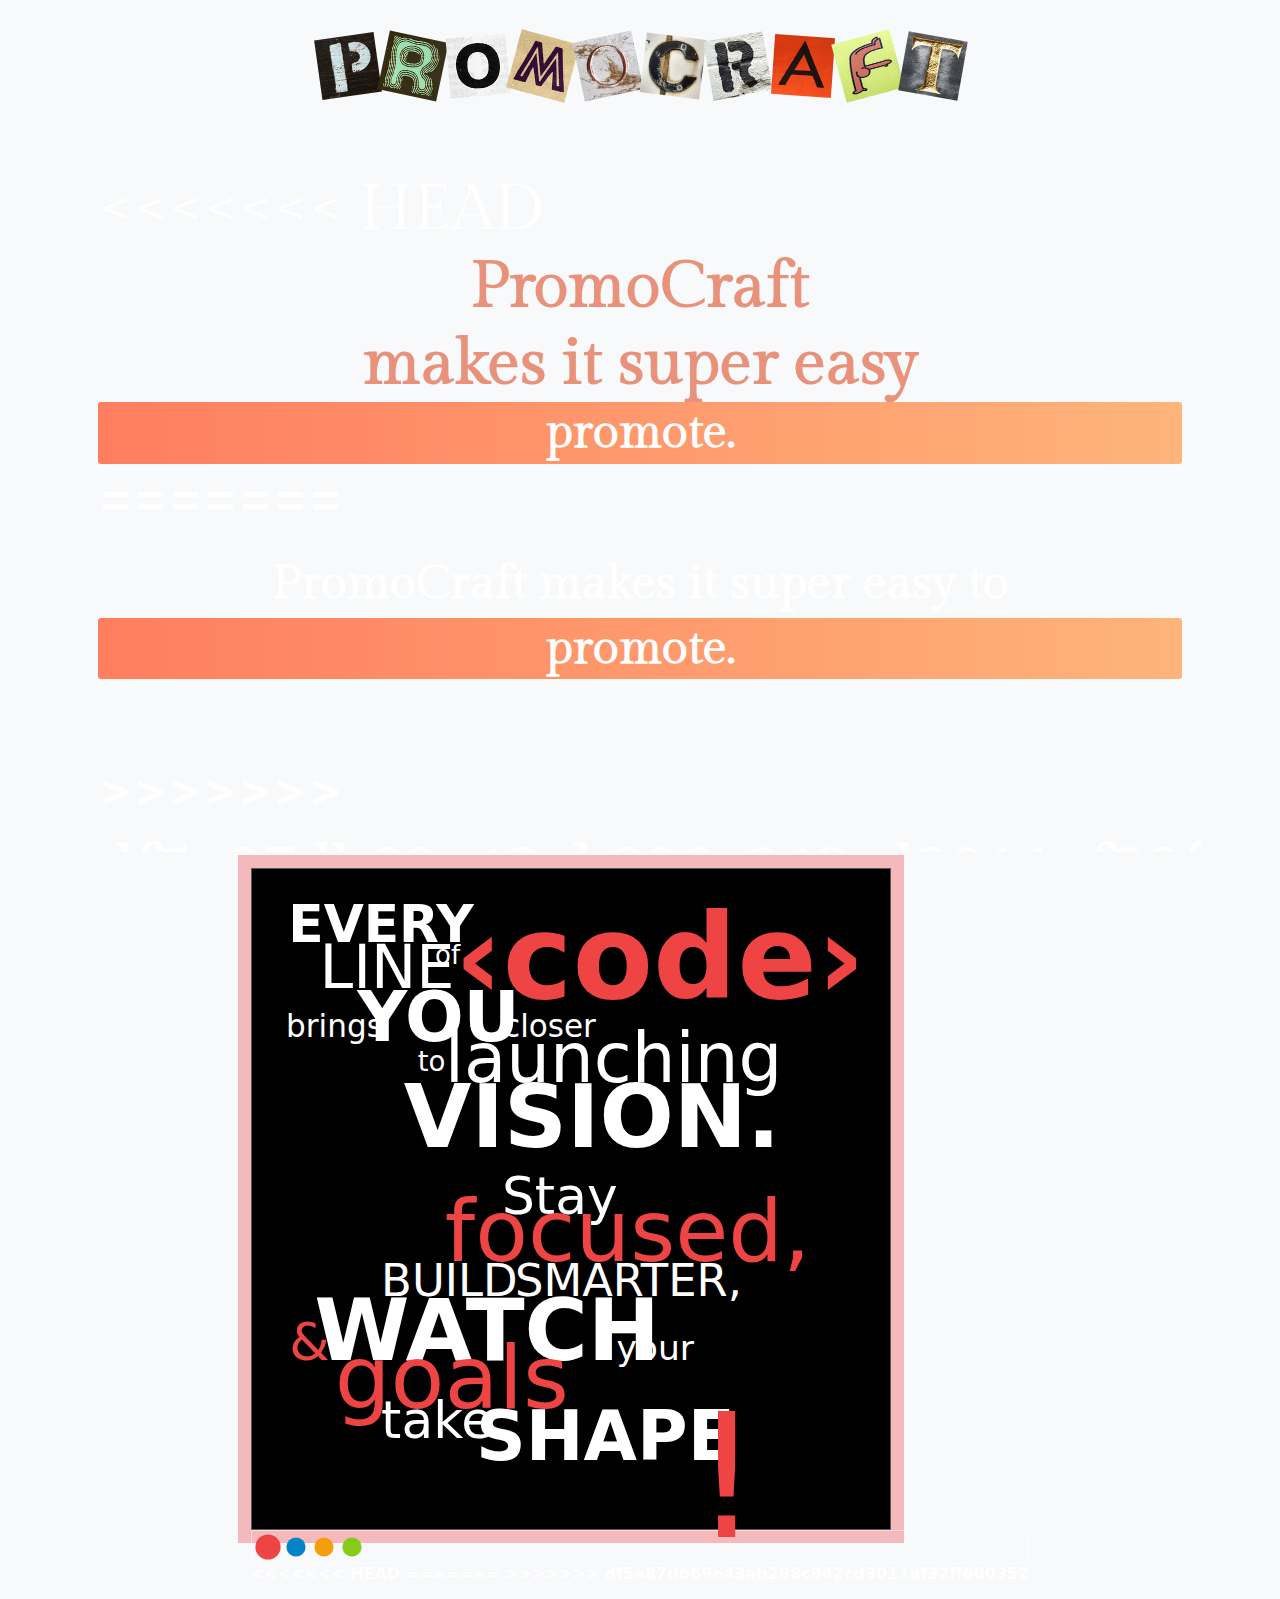
==== commit b64cdeed: "Resolved merge conflicts and here voila animated text in the site" ====
--- a/index.html
+++ b/index.html
@@ -88,11 +88,96 @@
 
 
 
+
+/*Responsive. Modify delete later. */
+
+
+/* Responsive Container */
+.container {
+    width: 90%; /* Use percentage for flexible width */
+    max-width: 1200px; /* Set a maximum width for larger screens */
+    margin: 0 auto; /* Center the container */
+    padding: 20px; /* Add padding for spacing */
+    box-sizing: border-box; /* Include padding in the width calculation */
+}
+
+/* Responsive Main Heading */
+.main-heading {
+    font-size: 4rem; /* Default font size */
+    line-height: 1.2; /* Adjust line height for better readability */
+}
+
+/* Responsive Italic Text */
+.italic-text {
+    font-size: 3rem; /* Default font size */
+}
+
+/* Responsive Uppercase Text */
+.uppercase-text {
+    font-size: 3rem; /* Default font size */
+}
+
+/* Responsive Highlighted Text */
+.highlight-text {
+    font-size: 1rem; /* Default font size */
+}
+
+/* Responsive Small Caps Text */
+.small-caps-text {
+    font-size: 0.9rem; /* Default font size */
+}
+
+/* Media Queries for Smaller Screens */
+@media (max-width: 768px) {
+    .main-heading {
+        font-size: 3rem; /* Smaller font size for tablets */
+    }
+
+    .italic-text,
+    .uppercase-text {
+        font-size: 2rem; /* Smaller font size for tablets */
+    }
+
+    .highlight-text {
+        font-size: 0.9rem; /* Smaller font size for tablets */
+    }
+
+    .small-caps-text {
+        font-size: 0.8rem; /* Smaller font size for tablets */
+    }
+}
+
+@media (max-width: 480px) {
+    .main-heading {
+        font-size: 2rem; /* Smaller font size for mobile */
+    }
+
+    .italic-text,
+    .uppercase-text {
+        font-size: 1.5rem; /* Smaller font size for mobile */
+    }
+
+    .highlight-text {
+        font-size: 0.8rem; /* Smaller font size for mobile */
+    }
+
+    .small-caps-text {
+        font-size: 0.7rem; /* Smaller font size for mobile */
+    }
+
+    .promo-indent {
+        padding-left: 20px; /* Reduce indentation for mobile */
+    }
+}
+
+/*Responsive. Modify delete later. */
+
+
     </style>
 </head>
 <body>
 
-    <nav>
+    <!-- <nav>
         <button type="button" title="Home" class="home-btn">
             <svg xmlns="http://www.w3.org/2000/svg" viewBox="0 0 24 24" fill="none" stroke="currentColor" stroke-width="2" stroke-linecap="round" stroke-linejoin="round">
                 <path stroke="none" d="M0 0h24v24H0z" fill="none" />
@@ -127,7 +212,7 @@
                 <path d="M3 7l9 6l9 -6" />
             </svg>
         </button>
-    </nav> 
+    </nav>  -->
 
     <div class="logo-container">
         <img src="P.jpg" alt="Letter P" style="width: 60px; height: 60px; transform: rotate(-8deg);">
@@ -149,10 +234,23 @@
 
     <div class="container">
         <h1 class="main-heading">
+<<<<<<< HEAD
             
             <span class="first-word"><b>PromoCraft<b><br> makes it super easy</span>
                 <span class="changing-text uppercase-text highlight-bg-text" id="changingText">promote.</span> 
 
+=======
+            <!-- <span class="first-word">Welcome to PromoCraft</span>
+            <br> -->
+            <div class="animated-text">
+            <span class="italic-text promo-indent"><b>PromoCraft<b> makes it super easy to </span>
+            
+        
+            
+                <span class="changing-text uppercase-text highlight-bg-text" id="changingText">promote.</span> 
+            </div>
+                <br/>
+>>>>>>> df5a87db69e43ab288c942cd3011af32ff600352
             <span class="highlight-text">custom promotional materials.</span>
             <span class="first1-word">Just upload your logo, add your text, and pick a background to make your brand pop </span>
         </h1>
@@ -196,7 +294,12 @@
     
 
 
+<<<<<<< HEAD
     <script src="script.js"></script> 
     
+=======
+    
+    <script src="script.js"></script>
+>>>>>>> df5a87db69e43ab288c942cd3011af32ff600352
 </body>
 </html>--- a/styles.css
+++ b/styles.css
@@ -408,4 +408,16 @@
 #word-19 { --x: 59px; --y: 482px; --f-s: 5.1rem; --f-w: 400; --c: var(--clr-cta); }
 #word-20 { --x: 102px; --y: 510px; --f-s: 3rem; --f-w: 300; }
 #word-21 { --x: 190px; --y: 530px; --f-s: 4rem; --f-w: 600; --t: uppercase; }
-#word-22 { --x: 390px; --y: 601px; --f-s: 10rem; --c: var(--clr-cta); }+#word-22 { --x: 390px; --y: 601px; --f-s: 10rem; --c: var(--clr-cta); }
+
+
+.highlight-bg-text {
+    background: linear-gradient(90deg, #ff7e5f, #feb47b); /* Gradient background */
+    color: white; /* Change text color for better contrast */
+    padding: 2px 5px;
+    border-radius: 3px;
+}
+
+.animated-text {
+    text-align: center;
+}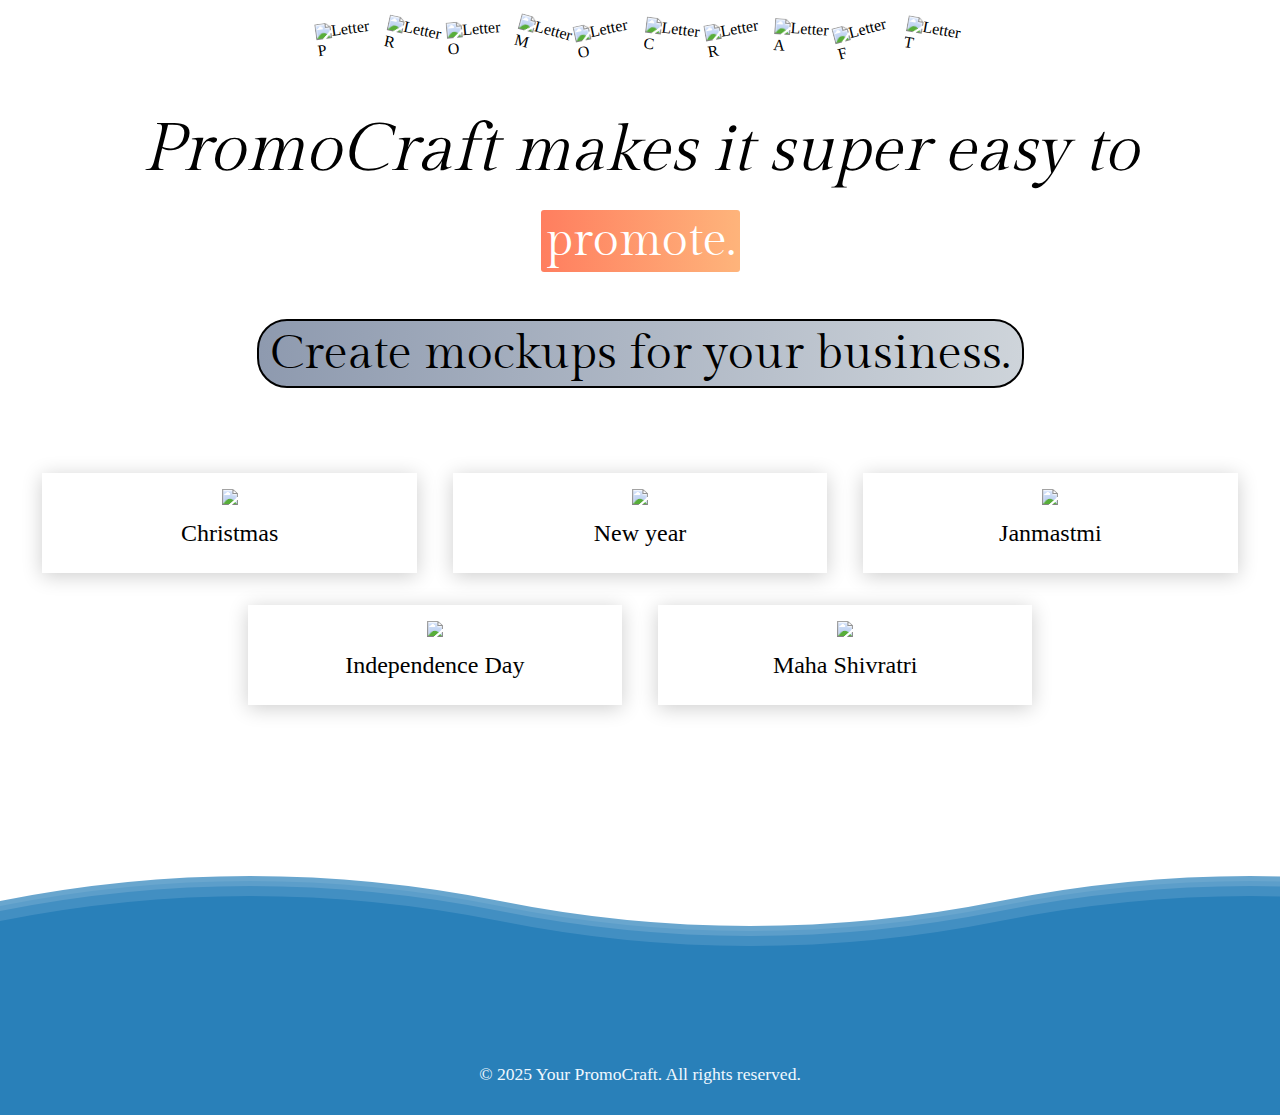
==== commit 9eca757f: "modified css" ====
--- a/index.html
+++ b/index.html
@@ -7,170 +7,9 @@
     <title>PromoCraft</title>
     <link href="styles.css" rel="stylesheet">
     <link href="https://fonts.googleapis.com/css2?family=Gilda+Display:wght@400&display=swap" rel="stylesheet">
-    
+    <!-- <link href="https://fonts.googleapis.com/css?family=Poor+Story" rel="stylesheet"> -->
     <style>
-        /* General Body Styles */
-body {
-    
-    background-color: #f8f9fa;
-}
-
-/* Main Heading Styles */
-.main-heading {
-    
-    
-    margin-top: 20px;
-    margin-bottom: 20px;
-
-  
-        font-family: 'Gilda Display', serif;
-        font-size: 96px;
-        font-weight: 400;
-        line-height: 1.1;
-       
-    }
-
-    
-    
-    .first-word {
-        color: #E8927C;
-        font-size: 4rem;  /* Coral/salmon color */
-        text-align: center;
-       display: block;
-    }
-
-    .first1-word {
-        line-height: 2;
-        color: #E8927C;
-        font-size: 3rem;  /* Coral/salmon color */
-        text-align: center;
-       display: block;
-    }
-
-    .highlight-bg-text {
-        background: linear-gradient(90deg, #ff7e5f, #feb47b); /* Gradient background */
-        color: white; /* Change text color for better contrast */
-        padding: 2px 5px;
-        border-radius: 3px;
-        text-align: center;
         
-    }
-    
-    .animated-text {
-        text-align: center;
-    }
-
-
-.highlight-bg-text {
-    background: linear-gradient(90deg, #ff7e5f, #feb47b); /* Gradient background */
-    color: white; /* Change text color for better contrast */
-    padding: 2px 5px;
-    border-radius: 3px;
-    font-size: 4rem;
-    text-align: center;
-    display: block; 
-}
-
-.animated-text {
-    text-align: center;
-}
-
-/* For Highlighted Text */
-.highlight-text {
-    line-height: 1.5;
-    background-color: yellow;
-    color: #333;
-    font-size: 3rem; /* Slightly smaller */
-    text-align: center;
-       display: block;
-}
-
-
-
-
-
-/*Responsive. Modify delete later. */
-
-
-/* Responsive Container */
-.container {
-    width: 90%; /* Use percentage for flexible width */
-    max-width: 1200px; /* Set a maximum width for larger screens */
-    margin: 0 auto; /* Center the container */
-    padding: 20px; /* Add padding for spacing */
-    box-sizing: border-box; /* Include padding in the width calculation */
-}
-
-/* Responsive Main Heading */
-.main-heading {
-    font-size: 4rem; /* Default font size */
-    line-height: 1.2; /* Adjust line height for better readability */
-}
-
-/* Responsive Italic Text */
-.italic-text {
-    font-size: 3rem; /* Default font size */
-}
-
-/* Responsive Uppercase Text */
-.uppercase-text {
-    font-size: 3rem; /* Default font size */
-}
-
-/* Responsive Highlighted Text */
-.highlight-text {
-    font-size: 1rem; /* Default font size */
-}
-
-/* Responsive Small Caps Text */
-.small-caps-text {
-    font-size: 0.9rem; /* Default font size */
-}
-
-/* Media Queries for Smaller Screens */
-@media (max-width: 768px) {
-    .main-heading {
-        font-size: 3rem; /* Smaller font size for tablets */
-    }
-
-    .italic-text,
-    .uppercase-text {
-        font-size: 2rem; /* Smaller font size for tablets */
-    }
-
-    .highlight-text {
-        font-size: 0.9rem; /* Smaller font size for tablets */
-    }
-
-    .small-caps-text {
-        font-size: 0.8rem; /* Smaller font size for tablets */
-    }
-}
-
-@media (max-width: 480px) {
-    .main-heading {
-        font-size: 2rem; /* Smaller font size for mobile */
-    }
-
-    .italic-text,
-    .uppercase-text {
-        font-size: 1.5rem; /* Smaller font size for mobile */
-    }
-
-    .highlight-text {
-        font-size: 0.8rem; /* Smaller font size for mobile */
-    }
-
-    .small-caps-text {
-        font-size: 0.7rem; /* Smaller font size for mobile */
-    }
-
-    .promo-indent {
-        padding-left: 20px; /* Reduce indentation for mobile */
-    }
-}
-
-/*Responsive. Modify delete later. */
 
 
     </style>
@@ -215,91 +54,117 @@
     </nav>  -->
 
     <div class="logo-container">
-        <img src="P.jpg" alt="Letter P" style="width: 60px; height: 60px; transform: rotate(-8deg);">
-        <img src="R(2).jpg" alt="Letter R" style="width: 60px; height: 60px; transform: rotate(12deg);">
-        <img src="O(2).jpg" alt="Letter O" style="width: 60px; height: 60px; transform: rotate(-5deg);">
-        <img src="M.jpg" alt="Letter M" style="width: 60px; height: 60px; transform: rotate(15deg);">
-        <img src="O(1).jpg" alt="Letter O" style="width: 60px; height: 60px; transform: rotate(-12deg);">
-        <img src="C.jpg" alt="Letter C" style="width: 60px; height: 60px; transform: rotate(7deg);">
-        <img src="R.jpg" alt="Letter R" style="width: 60px; height: 60px; transform: rotate(-10deg);">
-        <img src="A.jpg" alt="Letter A" style="width: 60px; height: 60px; transform: rotate(4deg);">
-        <img src="F.jpg" alt="Letter F" style="width: 60px; height: 60px; transform: rotate(-15deg);">
-        <img src="T.jpg" alt="Letter T" style="width: 60px; height: 60px; transform: rotate(10deg);">
+        <img src="ransom/P.jpg" alt="Letter P" style="width: 60px; height: 60px; transform: rotate(-8deg);">
+        <img src="ransom/R(2).jpg" alt="Letter R" style="width: 60px; height: 60px; transform: rotate(12deg);">
+        <img src="ransom/O(2).jpg" alt="Letter O" style="width: 60px; height: 60px; transform: rotate(-5deg);">
+        <img src="ransom/M.jpg" alt="Letter M" style="width: 60px; height: 60px; transform: rotate(15deg);">
+        <img src="ransom/O(1).jpg" alt="Letter O" style="width: 60px; height: 60px; transform: rotate(-12deg);">
+        <img src="ransom/C.jpg" alt="Letter C" style="width: 60px; height: 60px; transform: rotate(7deg);">
+        <img src="ransom/R.jpg" alt="Letter R" style="width: 60px; height: 60px; transform: rotate(-10deg);">
+        <img src="ransom/A.jpg" alt="Letter A" style="width: 60px; height: 60px; transform: rotate(4deg);">
+        <img src="ransom/F.jpg" alt="Letter F" style="width: 60px; height: 60px; transform: rotate(-15deg);">
+        <img src="ransom/T.jpg" alt="Letter T" style="width: 60px; height: 60px; transform: rotate(10deg);">
     </div>
 
 
-    
+    <div class="container">
+      <h1 class="main-heading">
+          
+          <span class="heading"><i><span style="font-size:67px;">PromoCraft</span>  makes it super easy to</i></span>
+              <span class="changing-text uppercase-text highlight-bg-text" id="changingText" align="center">promote.</span> 
+              <br>
+              <div class="relative-container" style="padding-top:18px ;"><button class="subheading glow-button center-button" type="submit" style="padding: 0px; border: 2px solid black;">Create mockups for your business.</button></div>
+              <!-- SVG for arrow -->
+              <!-- <div class="container" style="float: left;">
+                <svg width="85" height="100" viewBox="0 0 85 88" fill="none" xmlns="http://www.w3.org/2000/svg" style="float: left; rotate: 40deg; top:20px; right: 250px;">
+                  <path fill-rule="evenodd" clip-rule="evenodd" d="M79.9717 20.3947L79.9757 20.3964C80.279 20.5281 80.5811 20.6593 80.89 20.77L80.9838 20.8022C81.3693 20.9348 81.7917 21.08 82.18 21.08H82.25C82.83 21.05 83.3599 20.83 83.72 20.37C84.04 19.96 84.17 19.41 84.09 18.91C83.9963 18.3387 83.6396 17.8902 83.2825 17.4413L83.21 17.35C83.0389 17.1308 82.8707 16.9144 82.7053 16.6964C82.5613 16.5065 82.4196 16.3154 82.28 16.12C81.8714 15.4833 81.535 14.8195 81.1937 14.1458L81.1926 14.1437L81.16 14.08C80.7608 13.2817 80.3428 12.4977 79.9253 11.7148C79.7361 11.36 79.5471 11.0055 79.36 10.65C79.17 10.23 79.0099 9.79999 78.85 9.34998C78.8564 9.36499 78.8624 9.38 78.8681 9.39502C78.8757 9.4151 78.8829 9.43518 78.8901 9.45526L78.8995 9.48163C78.909 9.50775 78.9188 9.53387 78.93 9.56C78.77 9.07001 78.6199 8.54999 78.41 8.08002C78.21 7.64001 77.99 7.22998 77.76 6.81C77.6949 6.69153 77.6294 6.57361 77.5637 6.45587L77.4791 6.30463C77.4117 6.18408 77.3443 6.06354 77.2773 5.94263L77.2145 5.82892C77.1147 5.64758 77.0161 5.46509 76.92 5.28003C76.54 4.55005 76.12 3.75995 75.49 3.21997C75.56 3.02997 75.6 2.82001 75.6 2.60999C75.6 1.64001 74.79 0.840027 73.83 0.840027H73.5C72.3671 0.840027 71.7334 1.7312 71.136 2.57129C71.1006 2.62109 71.0653 2.67072 71.03 2.71997C70.9234 2.86816 70.8171 3.01672 70.7109 3.16534L70.6788 3.21021C70.0401 4.10382 69.4005 4.99866 68.6791 5.82538C68.6797 5.82361 68.68 5.82178 68.68 5.82001C68.671 5.82898 68.6621 5.83789 68.6603 5.84686L68.64 5.87C68.4323 6.09741 68.2346 6.32489 68.0368 6.55231L68.03 6.56C67.6065 7.0047 67.1755 7.44196 66.7444 7.87921C66.0049 8.62939 65.2656 9.37946 64.5638 10.1674L64.495 10.245L64.4917 10.2487C64.4775 10.2642 64.4633 10.2799 64.4492 10.296L64.4139 10.3353C64.0642 10.7273 63.712 11.1223 63.39 11.54C63.13 11.87 62.87 12.24 62.78 12.67C62.69 13.09 62.6299 13.51 62.74 13.93C62.91 14.56 63.4 14.98 64 15.19C64.1033 15.2254 64.2092 15.253 64.3163 15.2771C64.4029 15.2966 64.4904 15.3138 64.578 15.331C64.7496 15.3647 64.922 15.3987 65.09 15.45C65.72 15.63 66.3425 15.835 66.965 16.04L66.9734 16.0426C67.5931 16.2467 68.2128 16.4509 68.84 16.63C69.2853 16.7603 69.7305 16.8867 70.1754 17.013L70.2662 17.0388C70.4132 17.0806 70.5602 17.1223 70.7071 17.1642C70.3774 18.0411 70.0148 18.903 69.6 19.75C69.605 19.74 69.6125 19.7275 69.62 19.715L69.6156 19.7239L69.6091 19.7368C69.6034 19.7479 69.5974 19.7589 69.59 19.77C69.5826 19.7997 69.5696 19.8239 69.5553 19.8507C69.5504 19.86 69.5452 19.8697 69.54 19.88L69.5451 19.8704L69.5536 19.8556L69.56 19.845C69.566 19.835 69.5721 19.8249 69.5768 19.8161C69.2178 20.504 68.8387 21.1719 68.42 21.82L68.3643 21.8981L68.3619 21.9016C68.2902 22.0021 68.22 22.1005 68.1478 22.1981C68.0904 22.2758 68.0317 22.3529 67.97 22.43C67 22.43 66.2 23.24 66.2 24.2C66.2 24.81 66.34 25.33 66.76 25.81C67.12 26.22 67.64 26.36 68.16 26.36H68.23C68.79 26.35 69.25 26.08 69.68 25.76C70.15 25.41 70.58 24.9 70.92 24.42C71.34 23.83 71.7401 23.24 72.09 22.62C72.862 21.2496 73.5229 19.8148 74.06 18.3369C74.1434 18.3742 74.2267 18.4119 74.31 18.45C74.86 18.71 75.4 18.95 75.97 19.16C76.5873 19.3922 77.2238 19.5538 77.8615 19.7158C78.3497 19.8397 78.8386 19.9639 79.32 20.12C79.5397 20.2071 79.756 20.301 79.9717 20.3947ZM75.0695 14.8834C75.1251 14.9082 75.1806 14.9338 75.2361 14.9598C75.2697 14.9755 75.3033 14.9915 75.337 15.0075C75.3985 15.0369 75.46 15.0666 75.5215 15.0963C75.687 15.1763 75.8527 15.2565 76.02 15.33C76.49 15.54 76.96 15.74 77.45 15.92C77.72 16 77.99 16.07 78.26 16.14C78.02 15.67 77.79 15.1899 77.55 14.72C77.3452 14.3354 77.1355 13.9534 76.9258 13.5714C76.7155 13.1884 76.5052 12.8055 76.3 12.42C75.8785 11.6261 75.6108 10.7938 75.3367 9.94189L75.32 9.89001C75.21 9.60004 75.09 9.33002 74.96 9.04999C74.66 8.5 74.33 7.95996 74.04 7.40997C73.79 6.92999 73.54 6.45001 73.24 5.98999C73.2248 5.96979 73.2122 5.95209 73.1995 5.93439C73.1872 5.91711 73.1748 5.89978 73.16 5.88C73.14 5.87 73.1299 5.86005 73.11 5.84003C72.9 6.14001 72.6799 6.44 72.47 6.72998C71.92 7.45996 71.32 8.15002 70.71 8.84003C70.1933 9.4256 69.6379 9.97491 69.0829 10.5236C68.5103 11.0899 67.9382 11.6556 67.41 12.26C67.394 12.2918 67.3754 12.318 67.3553 12.3416C67.3439 12.355 67.3321 12.3675 67.3201 12.3798L67.3 12.4C67.4998 12.4611 67.6934 12.5252 67.8859 12.589C67.9634 12.6146 68.0408 12.6402 68.1182 12.6655C68.157 12.6782 68.1958 12.6909 68.2347 12.7034L68.35 12.74C69.33 13.06 70.31 13.37 71.31 13.64C71.4396 13.676 71.5692 13.7114 71.6987 13.7468L71.7374 13.5875L71.78 13.41C71.8088 13.2641 71.838 13.1182 71.8674 12.9724L71.9221 12.7008C71.9538 12.5439 71.9855 12.387 72.0168 12.23L72.0569 12.0283C72.1062 11.7789 72.1544 11.5295 72.2 11.28C72.38 10.33 73.2 9.63 74.2 9.76001C75.12 9.88 75.89 10.81 75.71 11.76C75.5165 12.8066 75.3076 13.8455 75.0695 14.8834Z" fill="black"/>
+                  <path d="M8.21997 32.75C7.39996 32.27 7.09003 31.16 7.59003 30.33C8.65002 28.56 9.71002 26.79 11.09 25.25C12.16 24.06 13.4401 23.1 14.9 22.46C15.6 22.15 16.3301 22.01 17.09 21.96C17.71 21.92 18.43 22.1 18.86 22.57C19.35 23.11 19.51 23.82 19.24 24.51C18.97 25.21 18.25 25.71 17.5 25.71C17.25 25.71 17 25.66 16.79 25.56C16.68 25.59 16.58 25.61 16.48 25.65C16.28 25.72 16.09 25.81 15.9 25.9C15.65 26.04 15.42 26.18 15.19 26.33C14.9301 26.51 14.6801 26.71 14.44 26.91C14.09 27.2399 13.76 27.59 13.44 27.94C13.03 28.43 12.65 28.95 12.29 29.48L12.0257 29.9022L12.0217 29.9088C11.5616 30.6436 11.1038 31.3748 10.66 32.12C10.33 32.67 9.73004 32.99 9.12 32.99C8.79004 32.99 8.48999 32.91 8.21997 32.75Z" fill="black"/>
+                <path d="M37.73 32.68L37.71 32.66C37.7018 32.6545 37.6944 32.6483 37.6873 32.6417C37.6813 32.6363 37.6757 32.6306 37.67 32.6249C37.6575 32.6125 37.645 32.6 37.63 32.59C37.1913 32.1921 36.7891 31.7631 36.3874 31.3346L36.3859 31.3331C36.0007 30.9221 35.616 30.5117 35.2 30.13C34.7501 29.7401 34.29 29.38 33.8 29.05C33.2233 28.6718 32.6376 28.3294 32.026 28.0143C32.0607 28.0303 32.0953 28.0452 32.13 28.06C30.9029 27.443 29.6287 26.92 28.3559 26.3975C27.7721 26.1579 27.1886 25.9184 26.61 25.67C25.73 25.29 25.29 24.24 25.67 23.35C26.05 22.47 27.1 22.03 27.99 22.41C28.2598 22.5256 28.5301 22.6406 28.8008 22.7552L29.7056 23.1374C30.6817 23.5491 31.6598 23.9616 32.63 24.39C34.27 25.11 35.85 26.05 37.23 27.21C37.91 27.78 38.53 28.41 39.13 29.07C39.2729 29.2288 39.413 29.3876 39.5563 29.5419C39.6837 29.6792 39.8135 29.8129 39.95 29.94C39.985 29.965 40.0175 29.9924 40.0499 30.0199L40.071 30.0376L40.092 30.0551C40.1108 30.0706 40.13 30.0857 40.15 30.1C40.85 30.76 40.8201 31.94 40.15 32.6C39.8101 32.95 39.36 33.11 38.92 33.11C38.48 33.1 38.06 32.95 37.73 32.68Z" fill="black"/>
+                <path d="M32.026 28.0143C31.9907 27.9979 31.9553 27.9802 31.92 27.96L31.9843 27.9928L32.026 28.0143Z" fill="black"/>
+                <path d="M43.1914 51.3445C43.2035 51.9061 43.2157 52.4711 43.27 53.03C43.31 53.96 44.1 54.7299 45.05 54.72C46.02 54.72 46.82 53.91 46.82 52.95C46.82 52.8551 46.8109 52.7556 46.8018 52.6578C46.7975 52.6113 46.7932 52.5651 46.79 52.52C46.765 51.994 46.7486 51.4644 46.7322 50.9343C46.7279 50.7924 46.7235 50.6504 46.7189 50.5084C46.712 50.293 46.7048 50.0776 46.6965 49.8625C46.6819 49.4806 46.6641 49.0994 46.64 48.72V48.74C46.5038 46.6128 46.3331 44.4856 46.1628 42.3627L46.1224 41.8589C46.0812 41.3456 46.0403 40.8326 46 40.32C45.93 39.35 44.92 38.68 44.01 38.8C43.01 38.9399 42.42 39.84 42.49 40.8C42.528 41.2945 42.569 41.789 42.6109 42.2835C42.6307 42.5168 42.6507 42.7501 42.6707 42.9833C42.7643 44.0756 42.858 45.1678 42.93 46.26V46.21C42.9312 46.2159 42.9322 46.2219 42.9331 46.228L42.9348 46.2409L42.9357 46.248L42.9369 46.2606C42.9383 46.2775 42.9391 46.2947 42.9395 46.3116C42.94 46.3318 42.94 46.3516 42.94 46.37V46.43L43.09 48.77C43.1002 49.0074 43.1115 49.2436 43.1227 49.4794C43.1448 49.939 43.1667 50.3973 43.18 50.86C43.1844 51.0211 43.1879 51.1826 43.1914 51.3445Z" fill="black"/>
+                <path d="M81.1583 14.0724C81.1592 14.0748 81.1599 14.0778 81.16 14.08L81.146 14.051L81.1511 14.0594L81.1551 14.066C81.1564 14.0683 81.1575 14.0704 81.1583 14.0724Z" fill="black"/>
+                <path d="M35.61 75.36C34.95 74.69 34.96 73.67 35.52 72.96C35.5 72.98 35.4899 73 35.47 73.01C35.5471 72.9108 35.6213 72.8054 35.6941 72.699C35.7534 72.6125 35.8117 72.5252 35.87 72.44C35.9631 72.2859 36.0582 72.1339 36.1531 71.9822C36.2597 71.812 36.3659 71.6423 36.4686 71.4708C36.5185 71.3873 36.5676 71.3034 36.6154 71.2188C36.6545 71.1497 36.6927 71.0801 36.73 71.01C37.05 70.41 37.38 69.8 37.71 69.2C38.3 68 38.88 66.8 39.43 65.59C39.83 64.71 40.84 64.26 41.75 64.65C42.62 65.01 43.09 66.09 42.69 66.97C42 68.47 41.3 69.98 40.52 71.43L40.5191 71.4318C40.1194 72.1712 39.7196 72.9106 39.29 73.63C38.9299 74.22 38.58 74.84 38.11 75.35C37.79 75.7 37.34 75.87 36.89 75.87C36.42 75.88 35.95 75.7 35.61 75.36Z" fill="black"/>
+                <path d="M20.79 85.07C20.97 85.39 21.22 85.64 21.52 85.85C22.02 86.2 22.66 86.35 23.28 86.35C23.42 86.35 23.5701 86.35 23.71 86.33C24.71 86.22 25.66 85.86 26.55 85.43C27.41 85.01 28.25 84.53 29.05 84.01C29.4268 83.7678 29.8035 83.5256 30.1803 83.2819C30.3484 83.173 30.5166 83.064 30.6848 82.9544C30.8398 82.8534 30.9949 82.752 31.15 82.65C31.9501 82.1201 32.29 81.1 31.78 80.23C31.3201 79.44 30.17 79.07 29.36 79.6C27.99 80.5 26.61 81.4 25.15 82.17C24.79 82.34 24.44 82.49 24.06 82.63C23.99 82.65 23.93 82.67 23.87 82.69C23.43 82.2 22.73 81.9301 22.08 82.15C21.27 82.4301 20.49 83.09 20.54 84.03C20.56 84.4 20.6 84.74 20.79 85.07Z" fill="black"/>
+                <path d="M9.22302 87.0331L9.24005 87.036C9.49475 87.0803 9.74927 87.1246 10.0038 87.1691C10.276 87.2167 10.5482 87.2645 10.8206 87.313C11.1466 87.371 11.473 87.4298 11.8 87.49C11.89 87.4999 11.98 87.51 12.06 87.53C12.9 87.53 13.66 86.8199 13.78 85.99C13.91 84.99 13.21 84.17 12.26 83.99C11.6791 83.8828 11.0963 83.7834 10.5131 83.6841C9.79126 83.5613 9.06909 83.4383 8.34998 83.3C7.78998 83.17 7.22998 83.03 6.67999 82.85C6.32001 82.71 5.96997 82.56 5.62 82.4C5.25 82.21 4.89996 81.99 4.54999 81.76C4.47589 81.7083 4.40192 81.6555 4.32788 81.6022L4.21893 81.5237C3.56757 81.0537 2.89917 80.5713 2.07001 80.52C1.10004 80.46 0.299988 81.3799 0.299988 82.29C0.299988 83.03 0.730042 83.6 1.34003 83.88L1.46002 83.94H1.46997C1.56995 83.99 1.66998 84.05 1.76001 84.11L1.96021 84.2493C2.61237 84.7037 3.26331 85.1571 3.97998 85.52C5.26001 86.17 6.65002 86.58 8.06 86.83C8.4422 86.8973 8.82361 86.9636 9.20453 87.0298L9.22302 87.0331Z" fill="black"/>
+                <path d="M37.74 32.7C37.76 32.72 37.77 32.73 37.79 32.74C37.77 32.73 37.75 32.71 37.74 32.7Z" fill="black"/>
+                <path d="M37.63 32.6L37.68 32.65C37.66 32.64 37.64 32.62 37.63 32.6Z" fill="black"/>
+                <path d="M6.59003 48.79C7.25 50.77 8.35992 52.5601 9.46997 54.32C9.81995 54.8701 10.41 55.1901 11.02 55.2C11.32 55.2 11.62 55.1201 11.9 54.96C12.71 54.4901 13.05 53.36 12.53 52.54C11.85 51.46 11.19 50.37 10.59 49.25C10.37 48.78 10.17 48.29 9.98999 47.8C9.83997 47.37 9.71997 46.93 9.60999 46.48C9.50995 45.95 9.44 45.41 9.40002 44.87C9.33997 43.79 9.34991 42.72 9.40997 41.64C9.41919 41.5106 9.4306 41.381 9.44409 41.2515C9.4483 41.2113 9.4527 41.1711 9.45734 41.1309C9.47003 41.0206 9.48425 40.9103 9.5 40.8C9.5 40.78 9.51001 40.77 9.51001 40.75C9.84998 39.89 9.39996 38.86 8.53998 38.5C7.63995 38.13 6.60992 38.57 6.21997 39.45C5.95502 40.0366 5.91388 40.7394 5.8764 41.3809L5.87 41.49C5.81995 42.36 5.77997 43.25 5.82001 44.13L5.83112 44.3533C5.86652 45.0706 5.90222 45.7944 6.02002 46.51C6.14996 47.29 6.34003 48.04 6.59003 48.79Z" fill="black"/>
+                <path d="M24.8 57.27C23.86 57.0601 23.32 55.9901 23.56 55.09C23.83 54.1301 24.8 53.64 25.74 53.86C25.82 53.88 25.8801 53.89 25.95 53.91C26.1801 53.95 26.4 53.98 26.63 54C27.3101 54.04 27.98 54.03 28.65 54C30.266 53.8873 31.8762 53.7067 33.4851 53.5262L33.4875 53.5261L33.4965 53.5251L33.514 53.5233C34.0361 53.4647 34.5581 53.4061 35.08 53.35C36.04 53.24 36.9401 53.89 37.07 54.87C37.2 55.8 36.52 56.76 35.56 56.86C34.29 57 33.01 57.14 31.74 57.27L31.3461 57.3109C30.1124 57.4394 28.858 57.57 27.62 57.57C26.66 57.5601 25.73 57.48 24.8 57.27Z" fill="black"/>
+                <path d="M52.16 42.95C52.33 43.16 52.56 43.3199 52.81 43.43C53.04 43.53 53.27 43.56 53.5 43.56C53.73 43.56 53.95 43.52 54.19 43.47C54.4754 43.4055 54.7439 43.2394 54.9875 43.0886L55.05 43.05C55.28 42.91 55.5001 42.75 55.71 42.57C56.17 42.19 56.6201 41.8099 57.07 41.41L60.28 38.47C61.98 36.9199 63.65 35.35 65.32 33.78C66.02 33.12 65.98 31.95 65.32 31.28C64.6201 30.58 63.52 30.62 62.82 31.28L62.8165 31.2833L62.8151 31.2848C60.0491 33.8833 57.2831 36.4819 54.4503 39.0041C54.0329 39.3633 53.6058 39.7304 53.16 40.06C52.82 40.12 52.5 40.28 52.24 40.54C51.59 41.1899 51.56 42.26 52.16 42.95Z" fill="black"/>
+              </svg>
+            </div> -->
+                
+      </h1>
+      
+  </div>
 
-    
 
-    <div class="container">
-        <h1 class="main-heading">
-<<<<<<< HEAD
+    <div class="poloroidwhole">
+        <div class="wrapper">
+
+            <div class="item">
+              <div class="polaroid"><img src="mockups/christmas.png">
+                <div class="caption">Christmas</div>
+              </div>
+            </div>
+          
+            <div class="item">
+              <div class="polaroid"><img src="mockups/hny.png">
+                <div class="caption">New year</div>
+              </div>
+            </div>
+          
+            <div class="item">
+              <div class="polaroid"><img src="mockups/janmastmi.png">
+                <div class="caption">Janmastmi</div>
+              </div>
+            </div>
+          
+            <div class="item">
+              <div class="polaroid"><img src="mockups/independence.png">
+                <div class="caption">Independence Day</div>
+              </div>
+            </div>
             
-            <span class="first-word"><b>PromoCraft<b><br> makes it super easy</span>
-                <span class="changing-text uppercase-text highlight-bg-text" id="changingText">promote.</span> 
-
-=======
-            <!-- <span class="first-word">Welcome to PromoCraft</span>
-            <br> -->
-            <div class="animated-text">
-            <span class="italic-text promo-indent"><b>PromoCraft<b> makes it super easy to </span>
-            
-        
-            
-                <span class="changing-text uppercase-text highlight-bg-text" id="changingText">promote.</span> 
+            <div class="item">
+              <div class="polaroid"><img src="mockups/Maha_Shivratri.png">
+                <div class="caption">Maha Shivratri</div>
+              </div>
             </div>
-                <br/>
->>>>>>> df5a87db69e43ab288c942cd3011af32ff600352
-            <span class="highlight-text">custom promotional materials.</span>
-            <span class="first1-word">Just upload your logo, add your text, and pick a background to make your brand pop </span>
-        </h1>
-        
+          
+          </div>
     </div>
 
    
-    <div class="wall-of-text">
-        <svg viewBox="0 0 500 572" xmlns="http://www.w3.org/2000/svg" preserveAspectRatio="xMidYMid meet">
-            <text id="word-1">Every</text>
-            <text id="word-2">line</text>
-            <text id="word-3">of</text>
-            <text id="word-4">‹code›</text>
-            <text id="word-5">brings</text>
-            <text id="word-6">you</text>
-            <text id="word-7">closer</text>
-            <text id="word-8">to</text>
-            <text id="word-9">launching</text>
-            <text id="word-10"></text>
-            <text id="word-11">vision.</text>
-            <text id="word-12">Stay</text>
-            <text id="word-13">focused,</text>
-            <text id="word-14">build</text>
-            <text id="word-15">smarter,</text>
-            <text id="word-16">&</text>
-            <text id="word-17">watch</text>
-            <text id="word-18">your</text>
-            <text id="word-19">goals</text>
-            <text id="word-20">take</text>
-            <text id="word-21">shape</text>
-            <text id="word-22">!</text>
-        </svg>
-    </div>
-    <div class="controls">
-        <input type="radio" name="scheme" checked>
-        <input type="radio" name="scheme">
-        <input type="radio" name="scheme">
-        <input type="radio" name="scheme">
-    </div>
-
+    
     
 
 
-<<<<<<< HEAD
-    <script src="script.js"></script> 
+    <script src="script.js"></script>
     
-=======
     
-    <script src="script.js"></script>
->>>>>>> df5a87db69e43ab288c942cd3011af32ff600352
+
+
+    <footer>
+        <div class="waves">
+            <div class="wave" id="wave1"></div>
+            <div class="wave" id="wave2"></div>
+            <div class="wave" id="wave3"></div>
+            <div class="wave" id="wave4"></div>
+        </div>
+        <ul class="social-icon">
+            <li><a href="https://x.com/dhrm1k"><ion-icon name="logo-twitter"></ion-icon></a></li>
+            <li><a href="https://www.instagram.com/kriti.designss/"><ion-icon name="logo-instagram"></ion-icon></a></li>
+            <li><a href="https://www.youtube.com/@dhanashree4839"><ion-icon name="logo-youtube"></ion-icon></a></li>
+            <li><a href="https://www.linkedin.com/in/sanskruti-trambadiya-673641226/"><ion-icon name="logo-linkedin"></ion-icon></a></li>
+        </ul>
+        <p>© 2025 Your PromoCraft. All rights reserved.</p>
+    </footer>
+
+    <script type="module" src="https://unpkg.com/ionicons@7.1.0/dist/ionicons/ionicons.esm.js"></script>
+    <script nomodule src="https://unpkg.com/ionicons@7.1.0/dist/ionicons/ionicons.js"></script>
+    
+
+      
 </body>
 </html>--- a/styles.css
+++ b/styles.css
@@ -1,3 +1,55 @@
+
+.container {
+    width: 100%;
+    max-width: 1200px;
+    margin: 0 auto;
+    padding: 10px;
+}
+
+.main-heading {
+    font-family: 'Gilda Display', serif;
+    font-size: 48px;
+    font-weight: 400;
+    line-height: 1.2;
+    text-align: center;
+    margin-bottom: 40px;
+}
+
+.heading, .subheading {
+    display: block;
+    margin-bottom: 10px;
+}
+
+.heading {
+    /* color: #E8927C; */
+
+    font-size: 4rem;
+}
+
+.subheading {
+    color: black;
+    font-size: 2rem;
+    line-height: 1.5;
+}
+
+.highlight-bg-text {
+    background: linear-gradient(90deg, #ff7e5f, #feb47b);
+    color: white;
+    padding: 2px 5px;
+    border-radius: 3px;
+    font-size: 3rem;
+    display: inline-block;
+    margin: 10px 0;
+}
+
+.highlight-text {
+    background-color: yellow;
+    color: #333;
+    font-size: 2.5rem;
+    display: block;
+    margin: 10px 0;
+    padding: 5px;
+}
 
 .logo-container {
     display: flex;
@@ -124,26 +176,26 @@
 }
 
 nav > .home-btn {
-    background-image: url('pumkin.png');
+    background-image: url('assets/pumkin.png');
     background-position: center;
     background-size: cover;
     border: 2px solid #3E2723;
 }
 
 nav > .about-btn {
-    background-image: url('leaf.png');
+    background-image: url('assets/leaf.png');
     background-position: center;
     background-size: cover;
 }
 
 nav > .services-btn {
-    background-image: url('fire.png');
+    background-image: url('assets/fire.png');
     background-position: center;
     background-size: cover;
 }
 
 nav > .contact-btn {
-    background-image: url('bell.png');
+    background-image: url('assets/bell.png');
     background-position: center;
     background-size: cover;
 }
@@ -174,157 +226,6 @@
 
 
 
-
-* {
-    box-sizing: border-box;
-}
-:root {
-    --clr-txt: white;
-    --clr-radio-1: rgb(239, 68, 68);
-    --clr-radio-2: rgb(2, 132, 199);
-    --clr-radio-3: rgb(245, 158, 11);
-    --clr-radio-4: rgb(132, 204, 22);
-    --clr-cta: var(--clr-radio-1);
-}
-body {
-    background-color: black;
-    min-height: 100vh;
-    min-height: 100svh;
-    margin: 0;
-    padding: 1rem;
-    display: flex;
-    align-items: center;
-    justify-content: center;
-    flex-direction: column;
-    gap: 2rem;
-    font-size: 1rem;
-    font-family: system-ui;
-    color: var(--clr-txt);
-}
-body:has(input[type=radio]:nth-child(1):checked),
-.controls > input:nth-child(1) {
-    --clr-cta: var(--clr-radio-1);
-}
-body:has(input[type=radio]:nth-child(2):checked),
-.controls > input:nth-child(2) {
-    --clr-cta: var(--clr-radio-2);
-}
-body:has(input[type=radio]:nth-child(3):checked),
-.controls > input:nth-child(3) {
-    --clr-cta: var(--clr-radio-3);
-}
-body:has(input[type=radio]:nth-child(4):checked),
-.controls > input:nth-child(4) {
-    --clr-cta: var(--clr-radio-4);
-}
-.controls {
-    border: 1px solid rgba(255, 255, 255, 0.5);
-    padding: 0.25rem;
-    display: flex;
-    gap: 0.25rem;
-}
-.controls > input {
-    --_size: 1.5rem;
-    margin: 0;
-    padding: 0;
-    appearance: none;
-    border: none;
-    outline: none;
-    border-radius: 50%;
-    width: var(--_size);
-    height: var(--_size);
-    background-color: var(--clr-cta);
-    scale: 0.8;
-    transition: scale 300ms ease-in-out;
-    cursor: pointer;
-}
-.controls > input:focus-visible,
-.controls > input:hover {
-    scale: 1;
-}
-.controls > input:checked {
-    scale: 1.05;
-}
-
-
-
-
-
-
-
-
-/* 
-.wall-of-text {
-    position: relative;
-    border: 1px solid rgba(255, 255, 255, 0.35);
-    width: min(100vw, 400px); 
-    height: 400px;
-    padding: clamp(0.75rem, 1.5vw, 2rem);
-    background-color: black;
-    margin: 0rem auto;
-    display: flex;
-    justify-content: center;
-    align-items: center;
-   
-} */
-
-
- 
-.wall-of-text {
-     position: relative;
-    border: 1px solid rgba(255, 255, 255, 0.35);
-    width: min(50vw, 690px);
-    padding: clamp(0.75rem, 1.5vw, 2rem);
-    background-color: black; 
-    
-} 
-
-
-
-
-.wall-of-text::before {
-    content: '';
-    position: absolute;
-    inset: -14px;
-    background-color: var(--clr-cta);
-    z-index: -1;
-    opacity: 0.35;
-    transition: background-color 300ms ease-in-out;
-}
-svg {
-    width: 90%;
-
-    height: 90%;
-    overflow: visible;
-
-} 
-
-
-
-
-/* Responsive text scaling */
-@media (max-width: 768px) {
-    .wall-of-text {
-        width: 90vw;
-        height: 350px;
-        transform: scale(0.7);
-    }
-    
-    svg > text {
-        font-size: calc(var(--f-s) * 0.8); /* Reduce font size on mobile */
-    }
-}
-
-@media (max-width: 480px) {
-    .wall-of-text {
-        height: 300px;
-        transform: scale(0.6);
-    }
-    
-    svg > text {
-        font-size: calc(var(--f-s) * 0.7);
-    }
-}
 
 /* Navigation styles update */
 nav > button {
@@ -355,69 +256,274 @@
 }
  
 
-body {
-    min-height: 80vh;
+ 
+
+
+
+
+
+.container {
+    overflow: hidden;  /* Prevent overflow */
+}
+
+
+
+
+
+ 
+
+
+
+
+
+
+
+
+
+footer {
+    position: relative;
+    width: 100%;
+    background: #2980b9;
+    min-height: 100px;
+    padding: 20px 50px;
     display: flex;
+    justify-content: center;
+    align-items: center;
     flex-direction: column;
-    justify-content: flex-start;
-    gap: 1rem; 
+    gap: 20px;
+    margin-top: 250px;
+}
+
+footer .social-icon {
+    position: relative;
+    display: flex;
+    align-items: center;
+    justify-content: center;
+    margin: 10px 0;
+    padding: 0;
+}
+
+footer .social-icon li {
+    list-style: none;
+}
+
+footer .social-icon li a {
+    font-size: 2em;
+    color: white;
+    margin: 0 10px;
+    display: inline-block;
+    transition: 0.5s;
+}
+
+footer .social-icon li a:hover {
+    transform: translateY(-10px);
+}
+
+footer p {
+    color: aliceblue;
+    text-align: center;
+    margin-top: 15px;
+    margin-bottom: 10px;
+    font-size: 1.1em;
+    z-index: 1;
+}
+
+.waves {
+    position: absolute;
+    top: -100px;
+    left: 0;
+    width: 100%;
+    height: 100px;
+    overflow: hidden;
+}
+
+.wave {
+    position: absolute;
+    left: 0;
+    width: 200%;
+    height: 100px;
+    background: url('data:image/svg+xml;utf8,<svg viewBox="0 0 1000 100" xmlns="http://www.w3.org/2000/svg"><path d="M0 50 Q 250 0 500 50 T 1000 50 L 1000 100 L 0 100 Z" fill="%232980b9"/></svg>');
+    background-size: 1000px 100px;
+}
+
+#wave1 {
+    z-index: 1000;
+    opacity: 1;
+    bottom: 0;
+    animation: moveWave 15s linear infinite;
+}
+
+#wave2 {
+    z-index: 999;
+    opacity: 0.5;
+    bottom: 10px;
+    animation: moveWave 7s linear infinite reverse;
+}
+
+#wave3 {
+    z-index: 998;
+    opacity: 0.2;
+    bottom: 15px;
+    animation: moveWave 10s linear infinite;
+}
+
+#wave4 {
+    z-index: 997;
+    opacity: 0.7;
+    bottom: 20px;
+    animation: moveWave 8s linear infinite reverse;
+}
+
+@keyframes moveWave {
+    0% {
+        transform: translateX(0);
+    }
+    100% {
+        transform: translateX(-50%);
+    }
+}
+
+
+
+/* poloroid */
+
+
+
+.poloroidwhole {
+    box-sizing: border-box;
+    background: white;
+    padding: 0rem;
+}
+
+.wrapper {
+    width: 100%;
+    padding: 0 1rem;
+    text-align: center;
+}
+
+.polaroid {
+    background: #fff;
     padding: 1rem;
-    margin: 0;
-    background-color: black;
-}
-
-
- 
-
-
-
-
-
-.container {
-    width: 80%;  /* Ensures it fits the width of the screen */
-    max-width: 80%;
-    height: 80vh;  /* Height relative to the viewport height */
-    overflow: hidden;  /* Prevent overflow */
-}
-
-
-
-
-
- 
-
-
- #word-1 { --x: 16px; --y: 50px; --f-w: 600; --f-s: 3rem; --t: uppercase; }
-#word-2 { --x: 45px; --y: 93px; --f-s: 3.5rem; --f-w: 300; --t: uppercase; }
-#word-3 { --x: 152px; --y: 70px; --f-s: 1.5rem; --f-w: 300; }
-#word-4 { --x: 170px; --y: 102px; --f-s: 6.8rem; --f-w: 600; --c: var(--clr-cta); }
-#word-5 { --x: 14px; --y: 138px; --f-s: 1.8rem; --f-w: 300; }
-#word-6 { --x: 80px; --y: 142px; --f-s: 4rem; --f-w: 600; --t: uppercase; }
-#word-7 { --x: 215px; --y: 138px; --f-s: 1.8rem; --f-w: 300; }
-#word-8 { --x: 136px; --y: 170px; --f-s: 1.6rem; --f-w: 300; }
-#word-9 { --x: 161px; --y: 180px; --f-s: 4rem; --f-w: 300; }
-#word-10 { --x: 107px; --y: 194px; --f-s: 1.8rem; --f-w: 300; --c: var(--clr-cta); transform: rotate(70deg) translate(var(--x), var(--y)); }
-#word-11 { --x: 123px; --y: 240px; --f-s: 5.065rem; --f-w: 600; --t: uppercase; }
-#word-12 { --x: 214px; --y: 302px; --f-s: 3rem; --f-w: 300; }
-#word-13 { --x: 161px; --y: 346px; --f-s: 5rem; --c: var(--clr-cta); }
-#word-14 { --x: 102px; --y: 378px; --f-s: 2.6rem; --f-w: 300; --t: uppercase; }
-#word-15 { --x: 226px; --y: 378px; --f-s: 2.6rem; --f-w: 300; --t: uppercase; }
-#word-16 { --x: 17px; --y: 437px; --f-s: 3rem; --c: var(--clr-cta); }
-#word-17 { --x: 40px; --y: 437px; --f-s: 5rem; --f-w: 600; --t: uppercase; }
-#word-18 { --x: 320px; --y: 437px; --f-s: 2rem; }
-#word-19 { --x: 59px; --y: 482px; --f-s: 5.1rem; --f-w: 400; --c: var(--clr-cta); }
-#word-20 { --x: 102px; --y: 510px; --f-s: 3rem; --f-w: 300; }
-#word-21 { --x: 190px; --y: 530px; --f-s: 4rem; --f-w: 600; --t: uppercase; }
-#word-22 { --x: 390px; --y: 601px; --f-s: 10rem; --c: var(--clr-cta); }
-
-
-.highlight-bg-text {
-    background: linear-gradient(90deg, #ff7e5f, #feb47b); /* Gradient background */
-    color: white; /* Change text color for better contrast */
-    padding: 2px 5px;
-    border-radius: 3px;
-}
-
-.animated-text {
+    box-shadow: 0 0.2rem 1.2rem rgba(0, 0, 0, 0.2);
+}
+
+.polaroid > img {
+    max-width: 100%;
+    height: auto;
+}
+
+.caption {
+    font-size: 1.5rem;
     text-align: center;
-}+    line-height: 2em;
+}
+
+.item {
+    width: 30%;
+    display: inline-block;
+    margin: 1rem;
+    box-sizing: border-box;
+}
+
+.item .polaroid:before {
+    content: '';
+    position: absolute;
+    z-index: -1;
+    transition: all 0.35s;
+}
+
+/* Media Queries for Responsive Layout */
+@media (max-width: 1024px) {
+    .item {
+        width: 45%;
+    }
+
+    .caption {
+        font-size: 1.3rem;
+    }
+}
+
+@media (max-width: 768px) {
+    .item {
+        width: 90%;
+        margin: 1rem auto;
+    }
+
+    .caption {
+        font-size: 1.2rem;
+    }
+}
+
+@media (max-width: 480px) {
+    .item {
+        width: 100%;
+    }
+
+    .caption {
+        font-size: 1rem;
+    }
+}
+
+/* glow button  */
+/* CSS */
+/* 
+.glow-button:hover {
+    box-shadow: 0 0 20px #ced4da, 0 0 30px #ced4da, 0 0 40px #ced4da, 0 0 50px #ced4da;
+    transform: scale(1.1);
+}
+
+.glow-button:active {
+    transform: scale(1);
+    box-shadow: 0 0 10px #8e9aaf, 0 0 20px #ced4da;
+} */
+.relative-container {
+    position: relative;
+    height: 125px;
+    width: 100%;
+    display: flex; /* Use flexbox for centering */
+    justify-content: center; /* Center horizontally */
+    align-items: center; /* Center vertically */
+}
+
+.glow-button {
+    
+    border: none;
+    border-radius: 30px;
+    cursor: pointer;
+    transition: all 0.3s ease-in-out;
+    padding: 0px 0px;
+    font-size: 3rem;
+    height: 65%;
+    width: 65%;
+    background: linear-gradient(90deg, #8e9aaf, #ced4da);
+    
+}
+
+/* Optional: Adjust font size and padding on smaller screens */
+@media (max-width: 768px) {
+    .glow-button {
+        padding: 8px 16px;
+        font-size: 0.9rem;
+    }
+}
+
+
+/* Adjust hover effects for smaller screens */
+.item:hover {
+    filter: none;
+    transform: scale(1) rotate(0deg) !important;
+    transition: all 0.35s;
+}
+
+.item:hover .polaroid:before {
+    content: '';
+    position: absolute;
+    z-index: -1;
+    transform: rotate(0deg);
+    height: 90%;
+    width: 90%;
+    bottom: 0;
+    right: 5%;
+    box-shadow: 0 1rem 3rem rgba(0, 0, 0, 0.2);
+    transition: all 0.35s;
+}
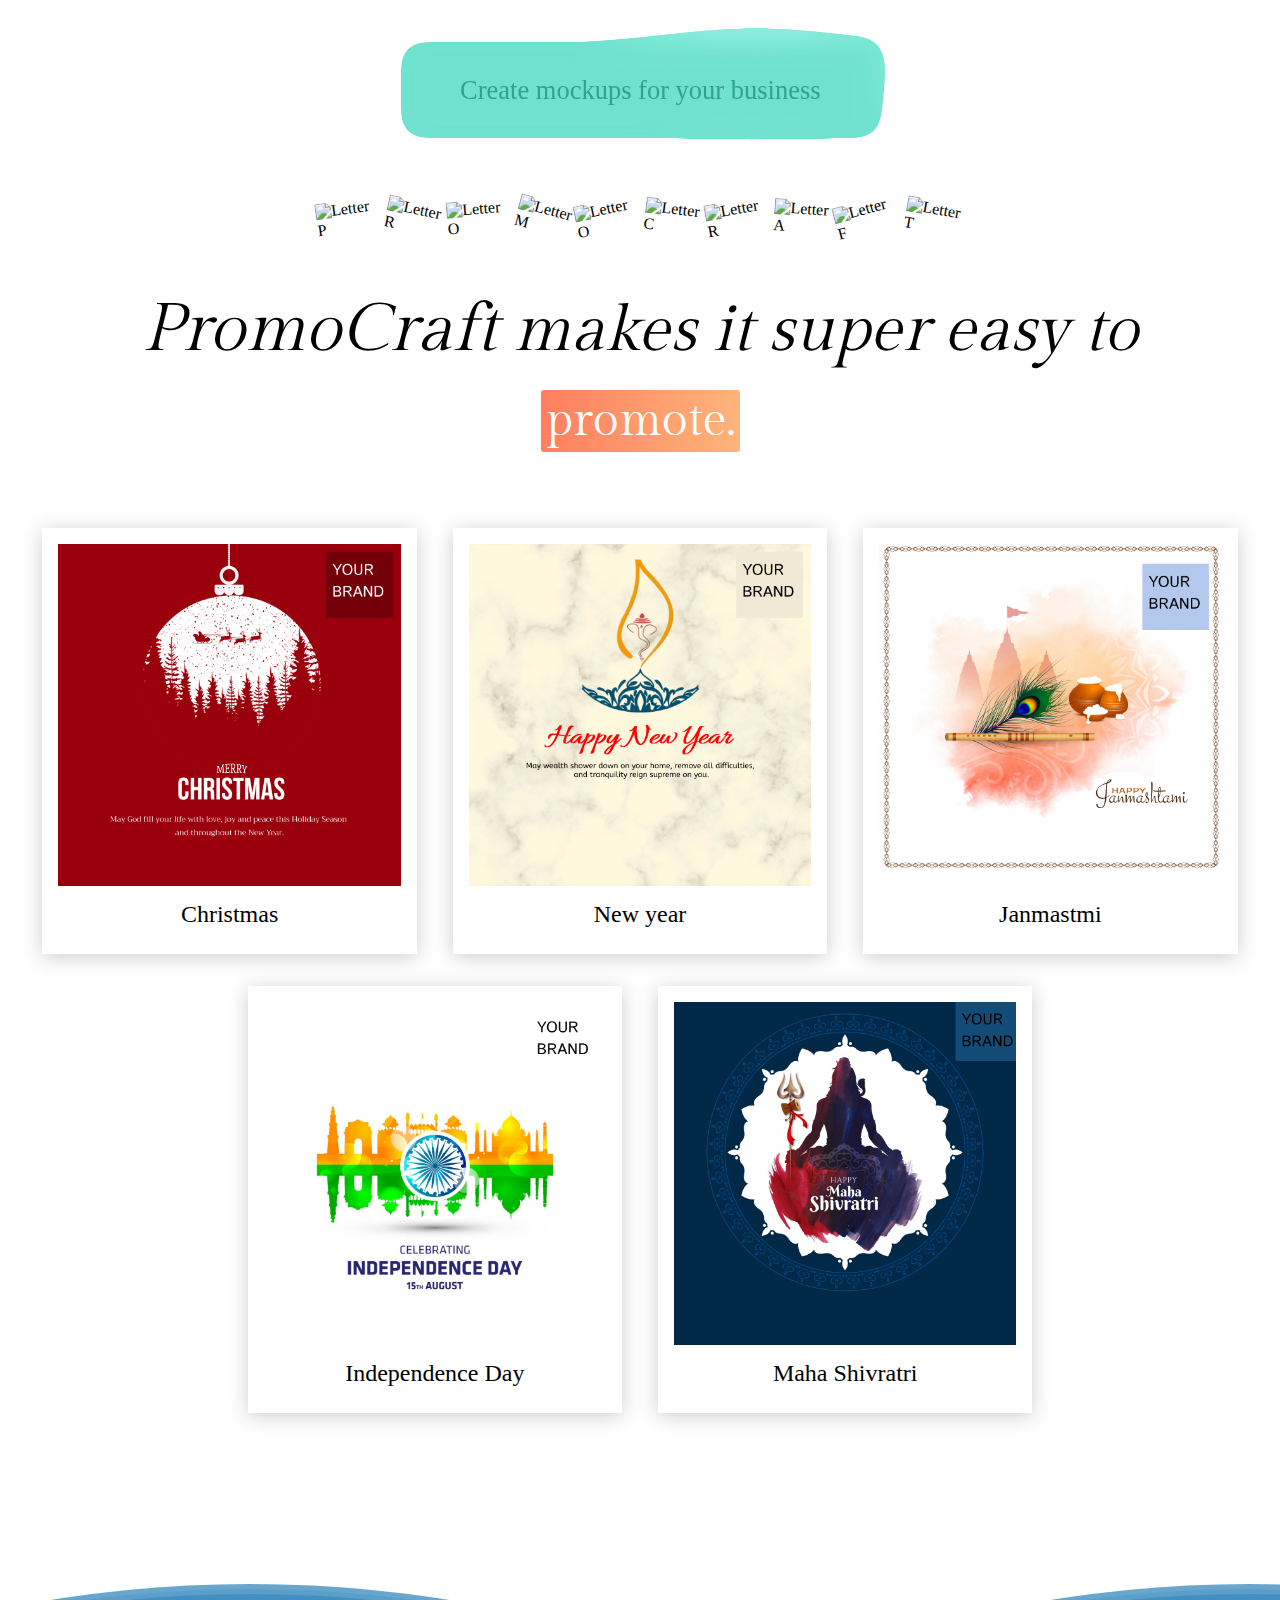
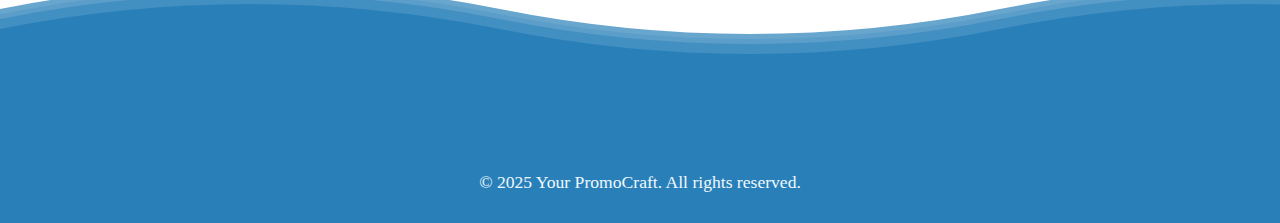
==== commit 96582363: "Gooey cool Button" ====
--- a/index.html
+++ b/index.html
@@ -15,7 +15,32 @@
     </style>
 </head>
 <body>
-
+  <main id="app" class="dark">
+    
+        
+    <div>
+    
+        <button type="button">
+          Create mockups for your business
+        </button>
+ 
+    </div>
+    
+    
+</main>
+
+
+<svg width="0" height="0" style="position: absolute;">
+  <filter id="goo" x="-50%" y="-50%" width="200%" height="200%">
+    <feComponentTransfer>
+      <feFuncA type="discrete" tableValues="0 1"></feFuncA>
+    </feComponentTransfer>
+    <feGaussianBlur stdDeviation="5"></feGaussianBlur>
+    <feComponentTransfer>
+      <feFuncA type="table" tableValues="-5 11"></feFuncA>
+    </feComponentTransfer>
+  </filter>
+</svg>
     <!-- <nav>
         <button type="button" title="Home" class="home-btn">
             <svg xmlns="http://www.w3.org/2000/svg" viewBox="0 0 24 24" fill="none" stroke="currentColor" stroke-width="2" stroke-linecap="round" stroke-linejoin="round">
@@ -73,7 +98,16 @@
           <span class="heading"><i><span style="font-size:67px;">PromoCraft</span>  makes it super easy to</i></span>
               <span class="changing-text uppercase-text highlight-bg-text" id="changingText" align="center">promote.</span> 
               <br>
-              <div class="relative-container" style="padding-top:18px ;"><button class="subheading glow-button center-button" type="submit" style="padding: 0px; border: 2px solid black;">Create mockups for your business.</button></div>
+
+
+
+            
+
+
+             
+            
+               
+            
               <!-- SVG for arrow -->
               <!-- <div class="container" style="float: left;">
                 <svg width="85" height="100" viewBox="0 0 85 88" fill="none" xmlns="http://www.w3.org/2000/svg" style="float: left; rotate: 40deg; top:20px; right: 250px;">
--- a/styles.css
+++ b/styles.css
@@ -476,28 +476,7 @@
     transform: scale(1);
     box-shadow: 0 0 10px #8e9aaf, 0 0 20px #ced4da;
 } */
-.relative-container {
-    position: relative;
-    height: 125px;
-    width: 100%;
-    display: flex; /* Use flexbox for centering */
-    justify-content: center; /* Center horizontally */
-    align-items: center; /* Center vertically */
-}
-
-.glow-button {
-    
-    border: none;
-    border-radius: 30px;
-    cursor: pointer;
-    transition: all 0.3s ease-in-out;
-    padding: 0px 0px;
-    font-size: 3rem;
-    height: 65%;
-    width: 65%;
-    background: linear-gradient(90deg, #8e9aaf, #ced4da);
-    
-}
+
 
 /* Optional: Adjust font size and padding on smaller screens */
 @media (max-width: 768px) {
@@ -527,3 +506,89 @@
     box-shadow: 0 1rem 3rem rgba(0, 0, 0, 0.2);
     transition: all 0.35s;
 }
+
+
+
+/* styles button */
+
+@property --a {
+    syntax: "<percentage>";
+    initial-value: 0%;
+    inherits: true;
+  }
+  
+  @property --hue {
+    syntax: "<angle>";
+    initial-value: 170deg;
+    inherits: false;
+  }
+  
+  body,
+  html {
+    height: 100%;
+    margin: 0;
+    padding: 0;
+  }
+  
+  main {
+    display: grid;
+    place-items: center;
+    height: 20vh;
+  }
+  
+  .dark button {
+    --a: 0%;
+    --hue: 170deg;
+    --x: 50;
+    --y: 50;
+    --button: hsl(var(--hue), 66%, 66%);
+    --size: 2em;
+  
+    background: transparent;
+    color: hsla(var(--hue), 80%, 30%, 0.7);
+    font-size: 1.8em;
+    position: relative;
+    padding: calc(var(--size)) calc(var(--size) * 1.5);
+    border: none;
+    cursor: pointer;
+    transition: --a 0.5s ease-in-out, scale 0.5s ease-in-out;
+    scale: 0.92;
+    isolation: isolate;
+  }
+  
+  .dark button:hover {
+    --a: 100%;
+    scale: 1;
+  }
+  
+  .dark button:before {
+    content: "";
+    position: absolute;
+    inset: 0;
+    filter: blur(12px) url(#goo);
+    background-image: linear-gradient(0deg, var(--button), var(--button)),
+      radial-gradient(
+        40% 70% at calc(var(--x) * 1%) calc(var(--y) * 1%),
+        hsla(var(--hue), 77%, 77%, var(--a)) 0%,
+        transparent 90%
+      );
+    background-clip: content-box, border-box;
+    padding: 24px;
+    z-index: -1;
+  }
+  
+  @keyframes color {
+    from {
+      --hue: 170deg;
+    }
+    to {
+      --hue: 530deg;
+    }
+  }
+  
+  .dark button,
+  .dark button:before {
+    animation: color 20s linear infinite both;
+  }
+  
+  